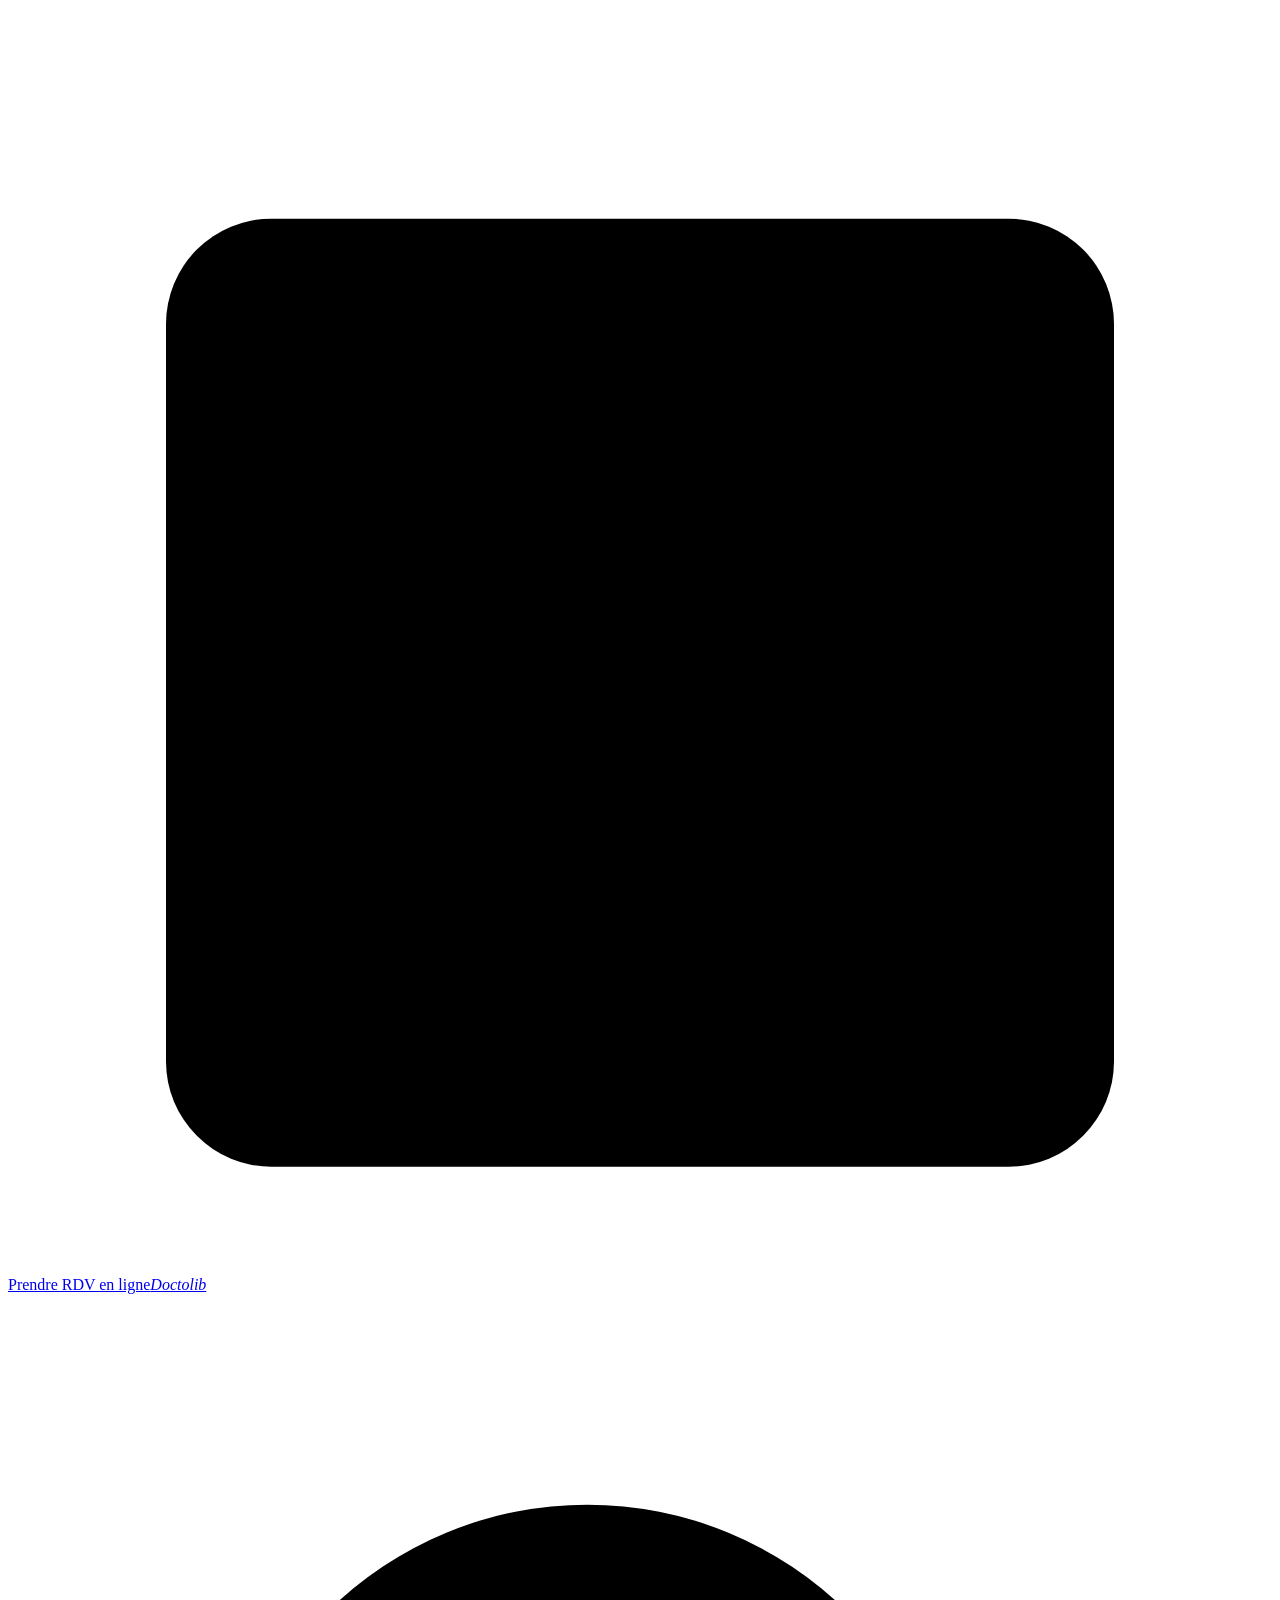
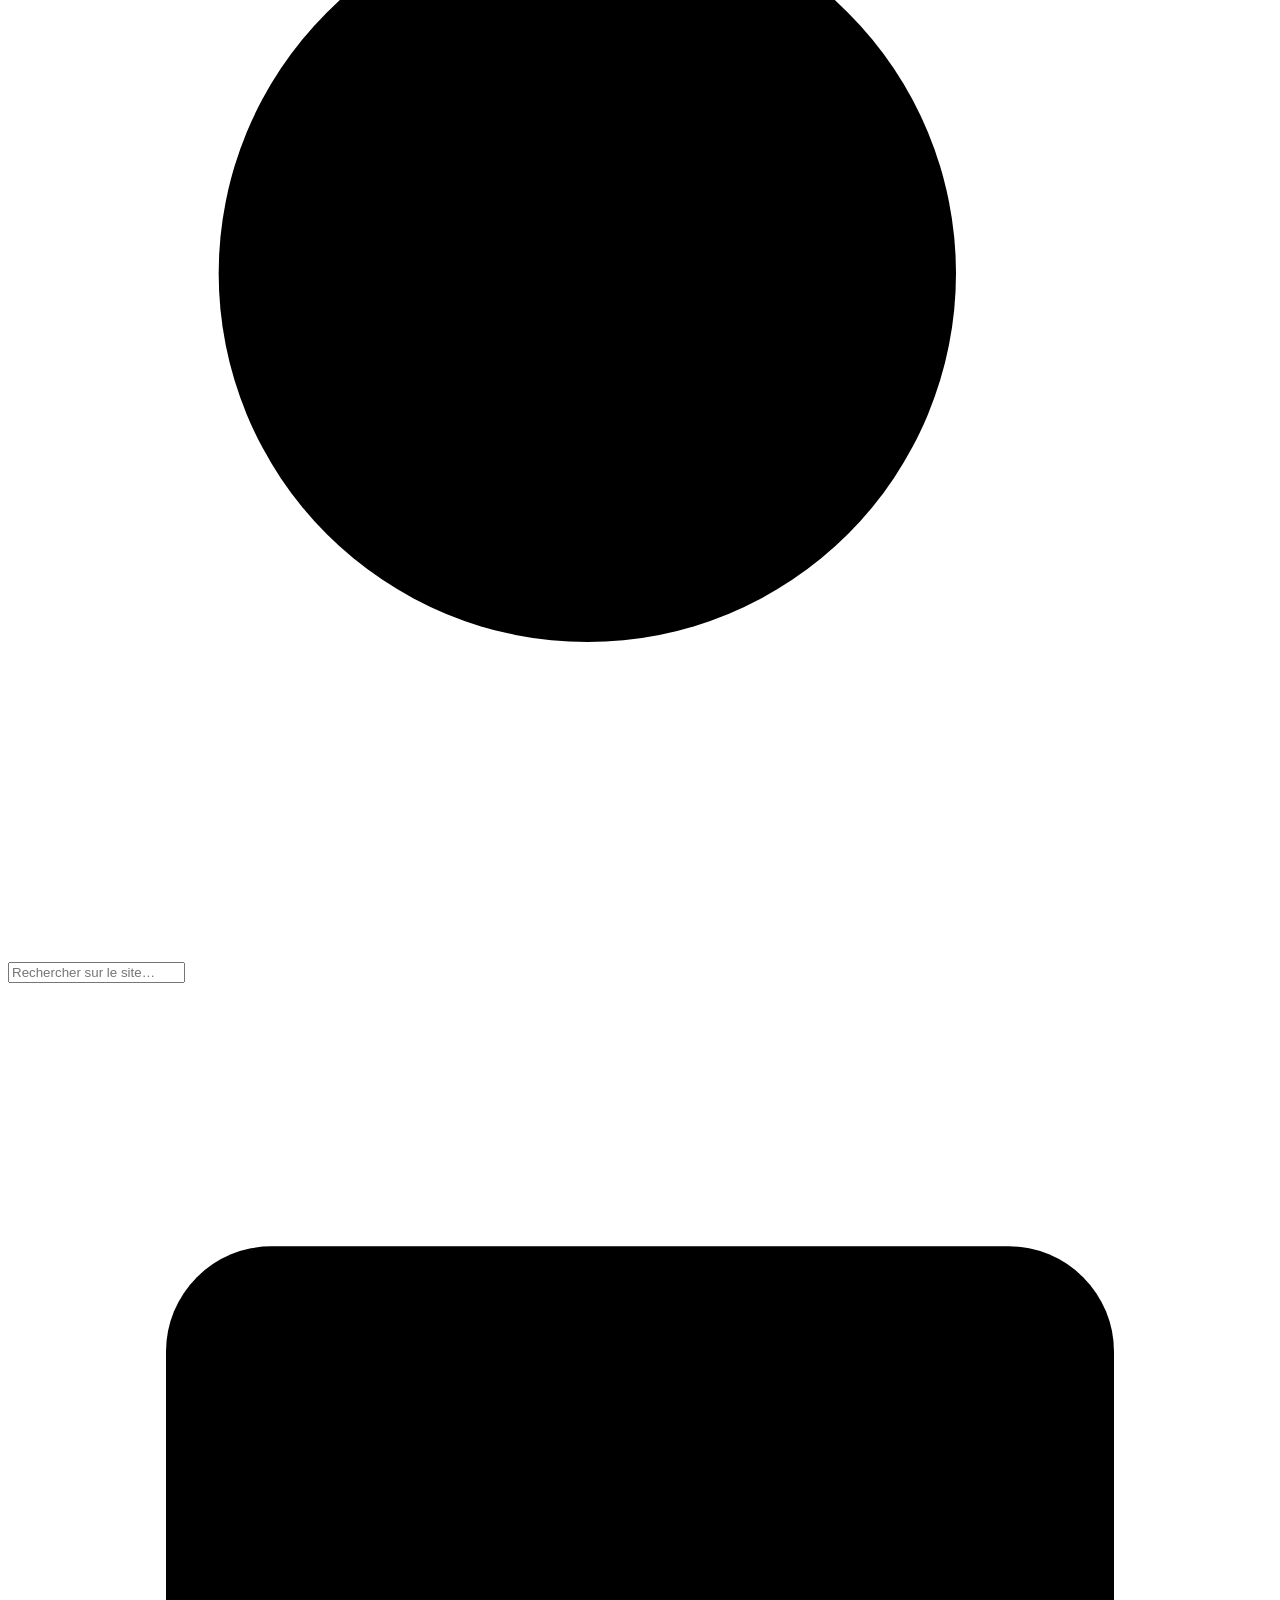
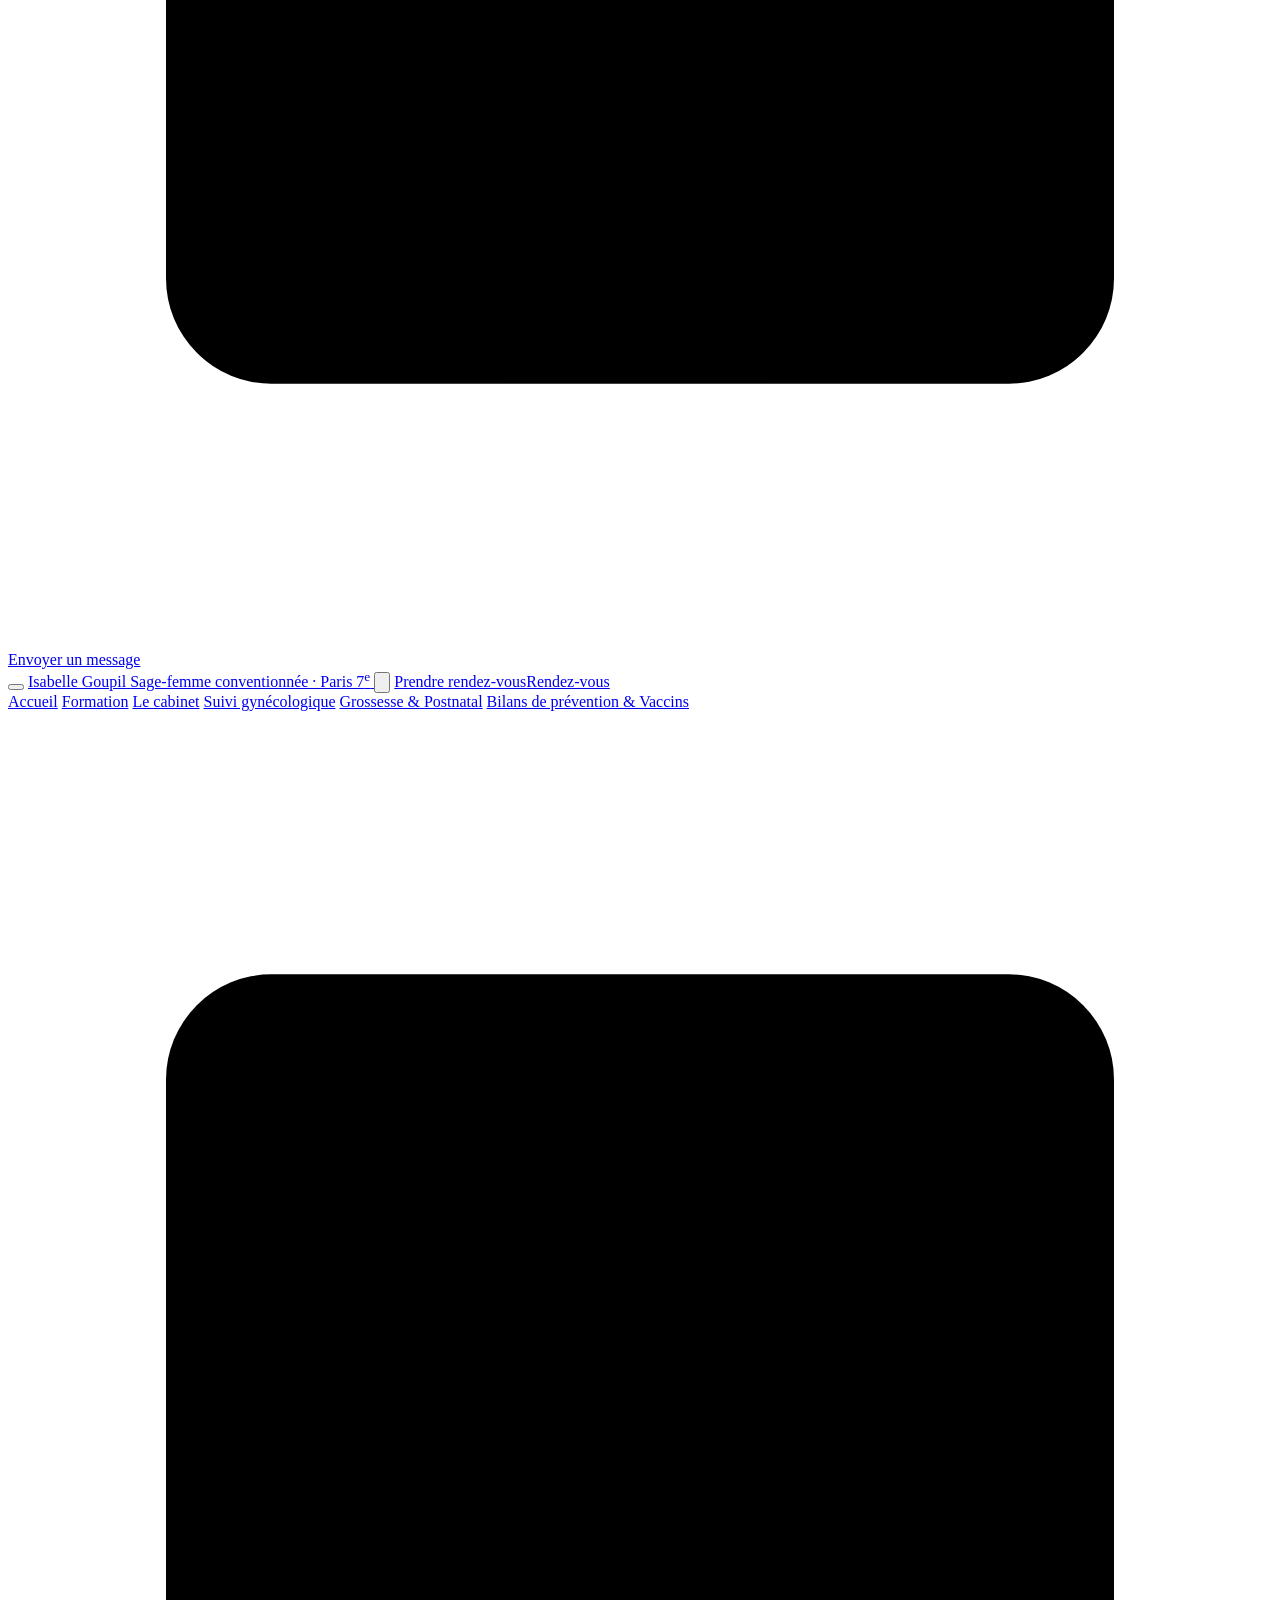
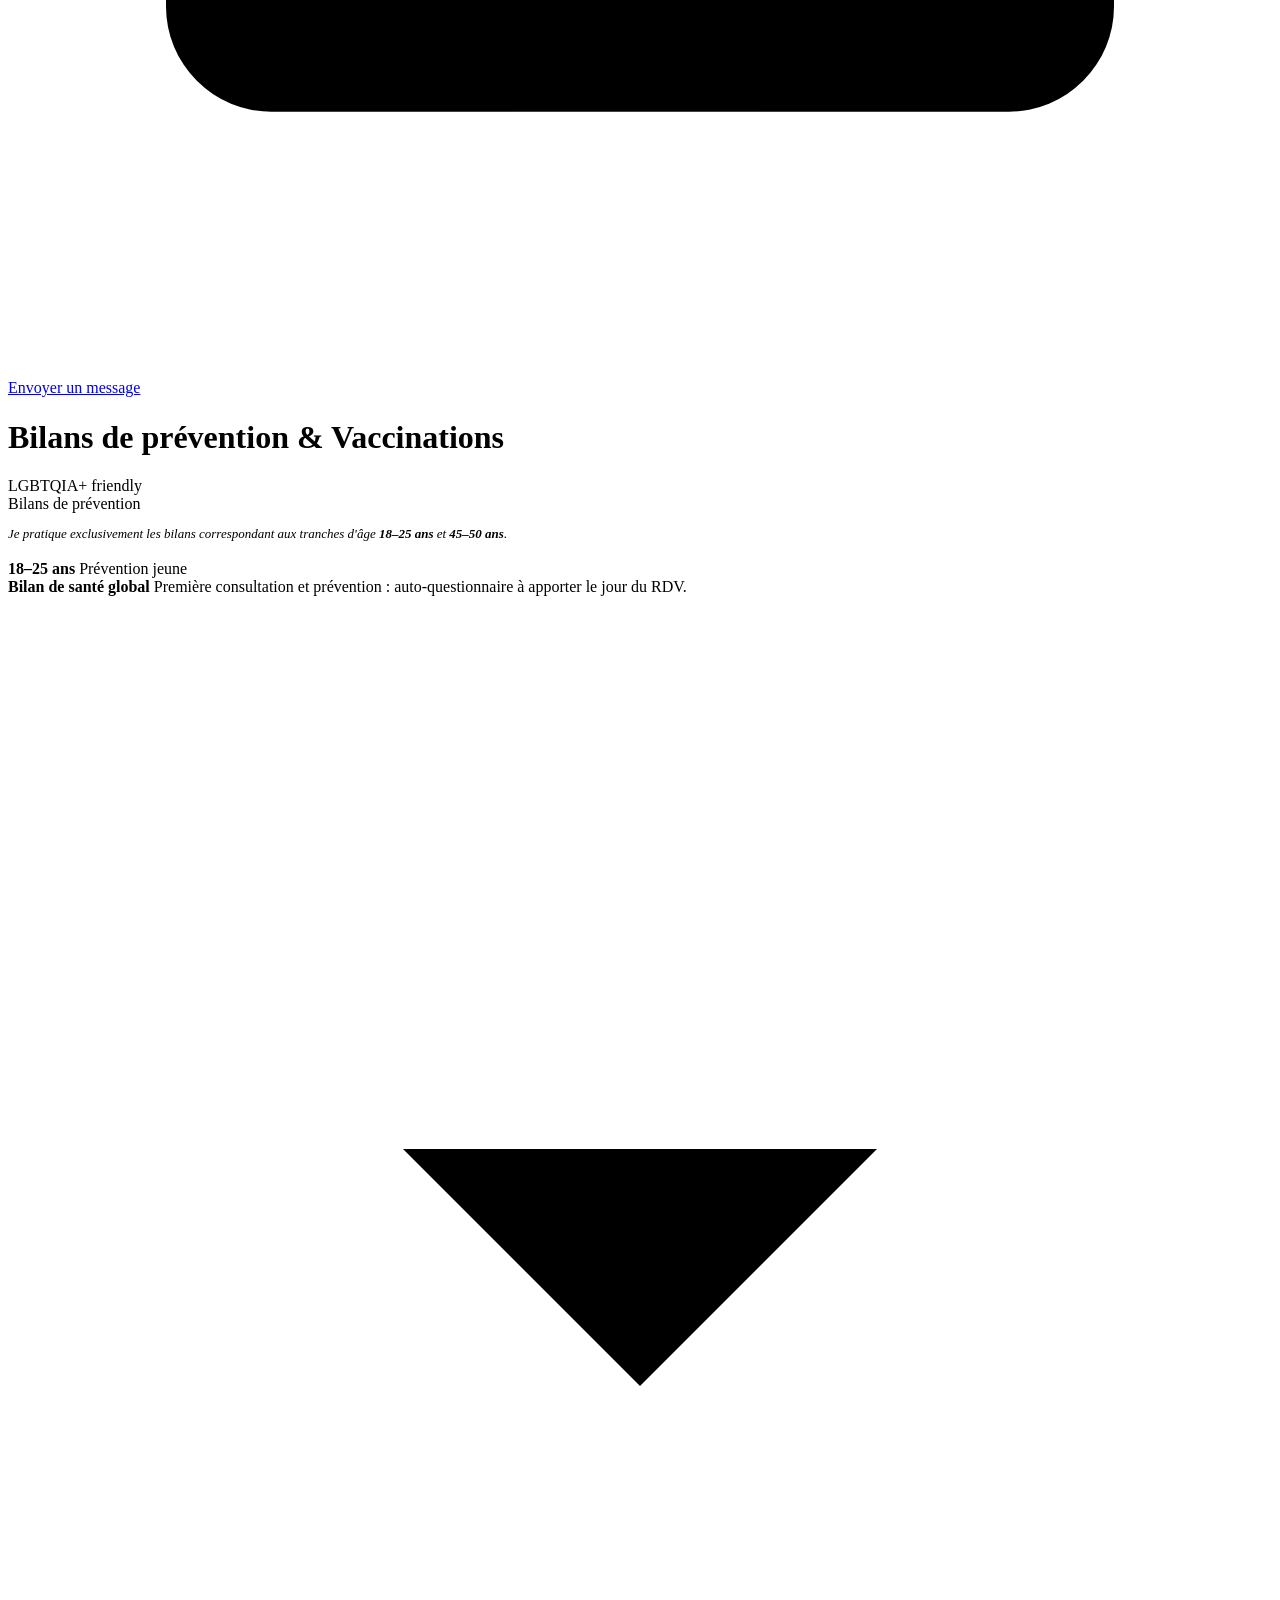
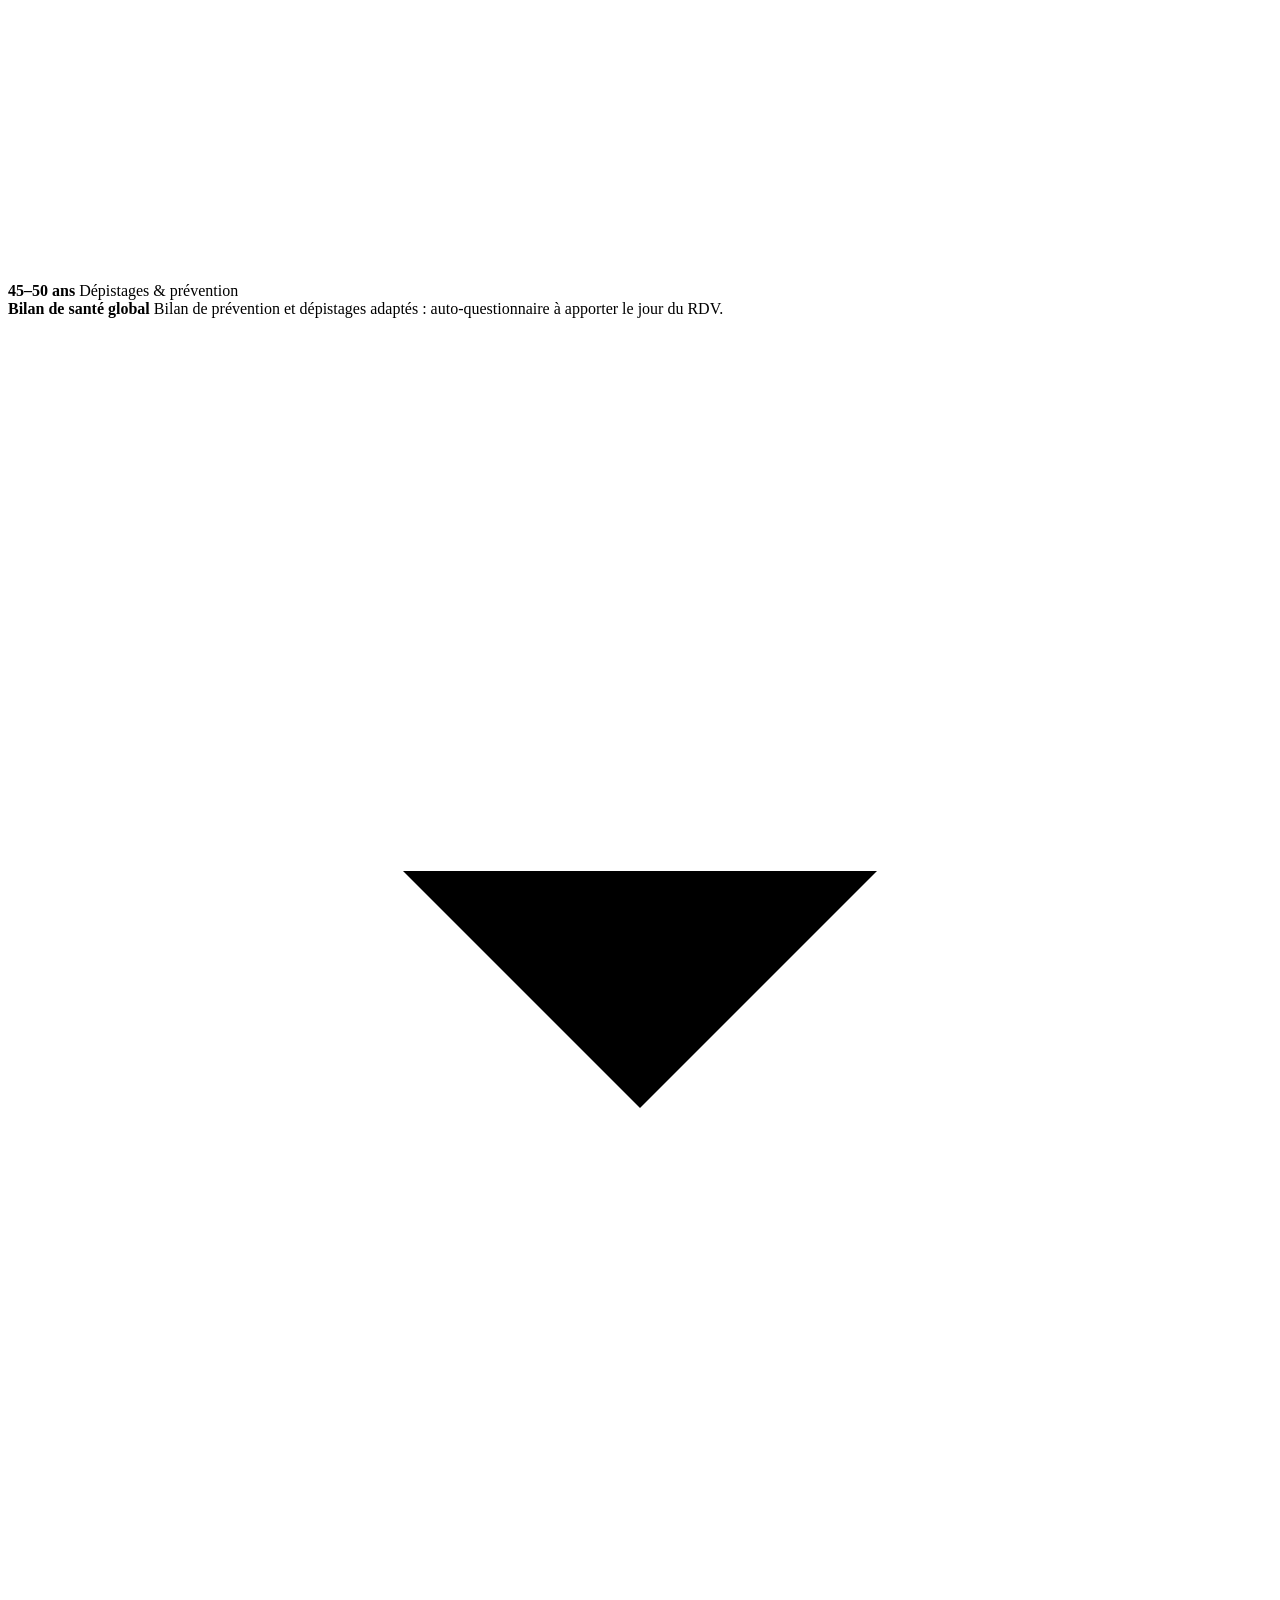
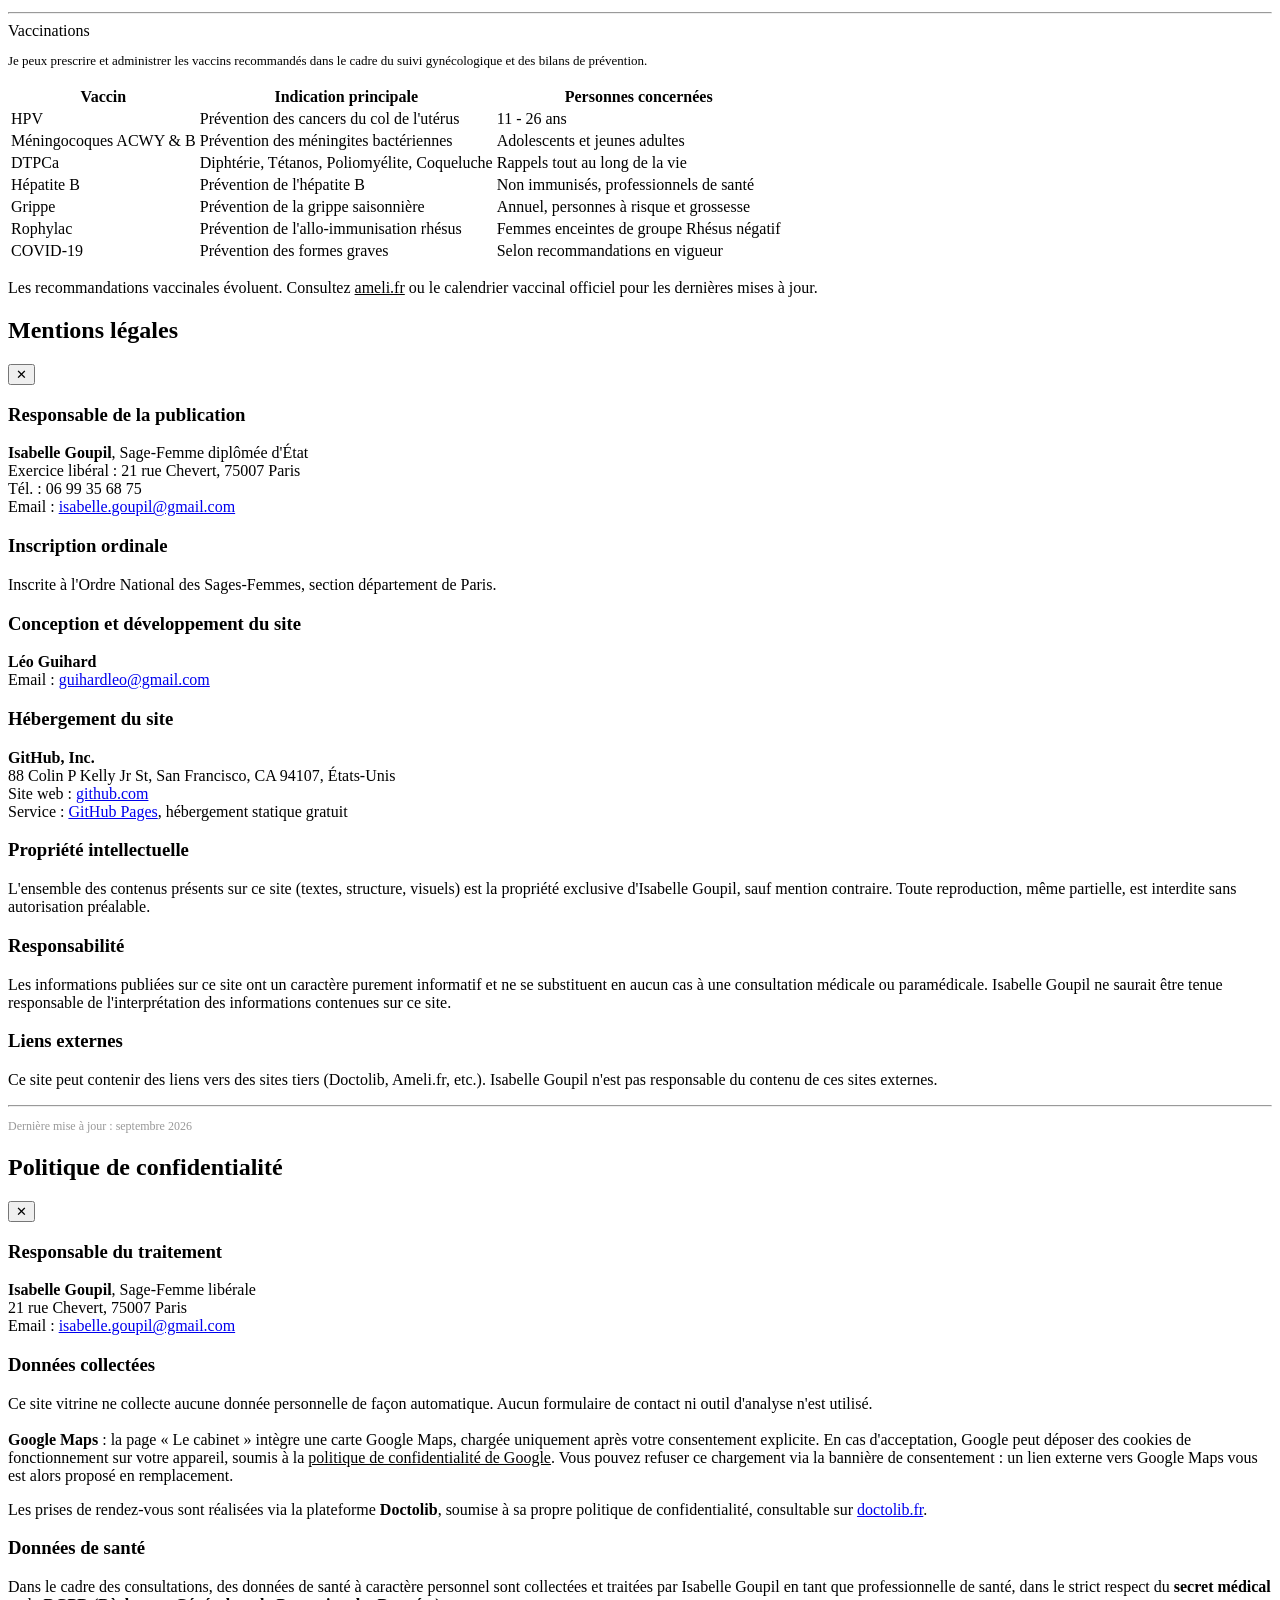
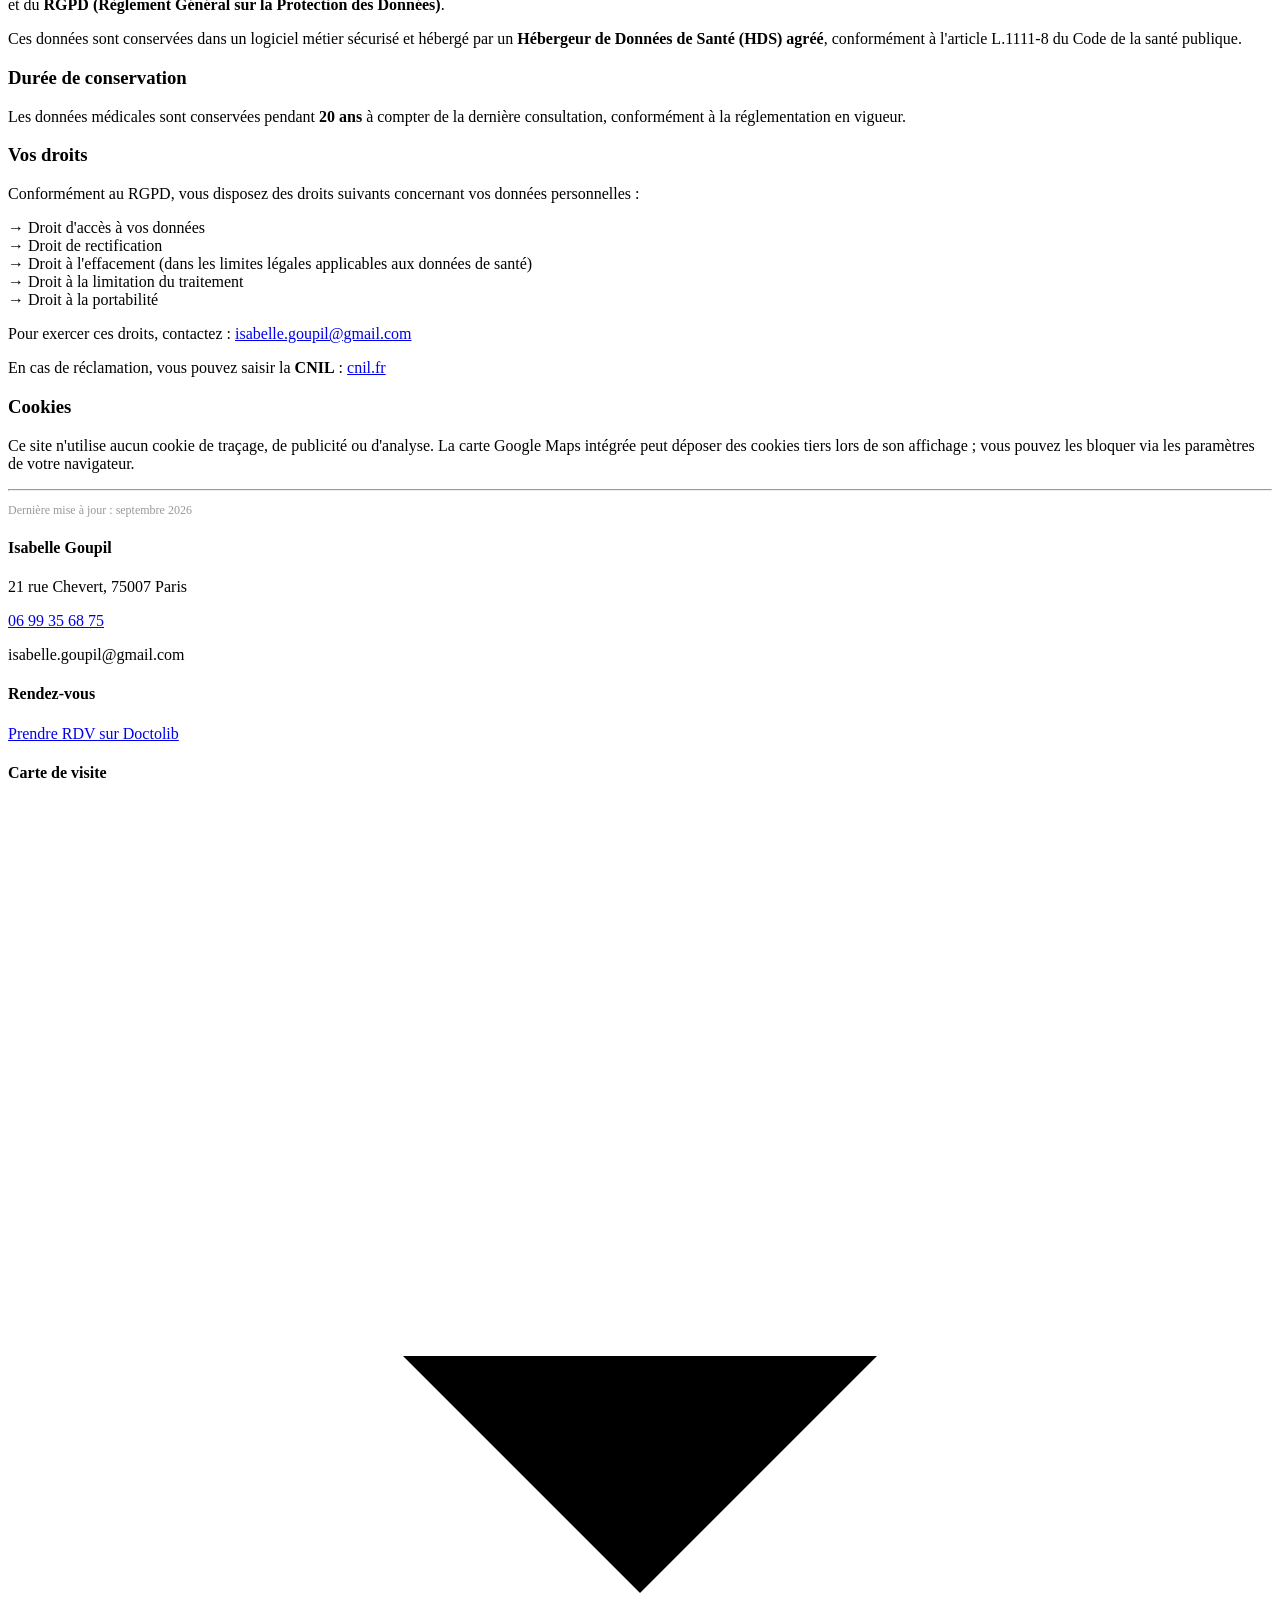
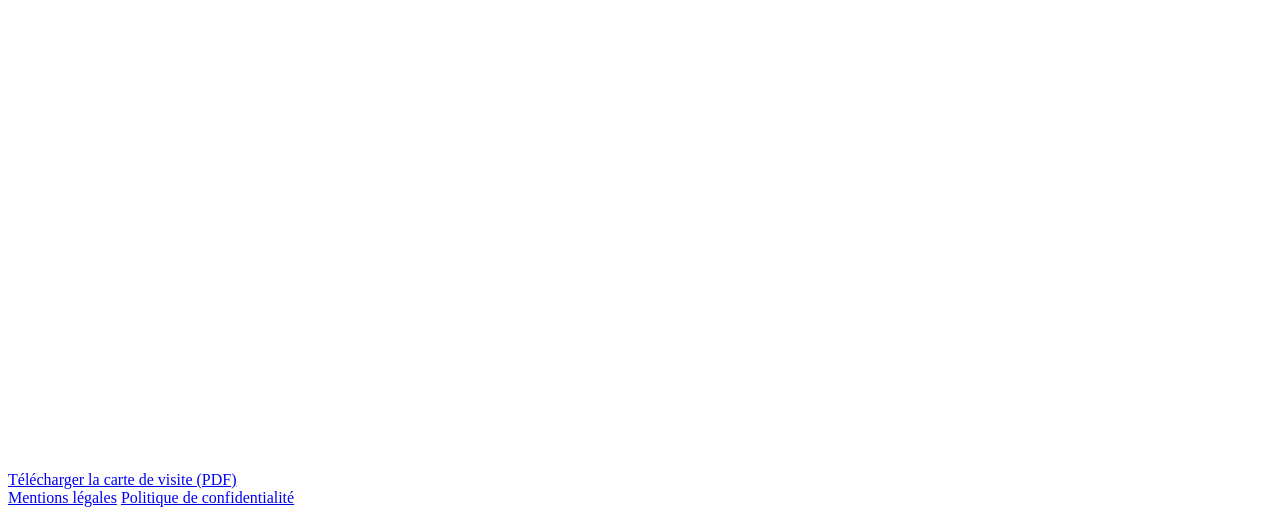
==== bilans-prevention-vaccins/index.html @ 604507f7 "Add files via upload" ====
<!DOCTYPE html>
<html lang="fr">
<head>
<meta charset="UTF-8">
<meta name="viewport" content="width=device-width, initial-scale=1.0">
<meta http-equiv="Content-Security-Policy" content="default-src 'self'; script-src 'self' 'unsafe-inline'; style-src 'self' 'unsafe-inline'; img-src 'self' data:; font-src 'self'; frame-src https://www.google.com; connect-src 'none'; object-src 'none'; base-uri 'self'; form-action 'none'">
<meta name="google-site-verification" content="EaJxoCCtiZ4vTzZtS2JBBfyW6_cSKPJgnhRqMzBJkp8" />
<title>Bilans de prévention et vaccins | Isabelle Goupil, sage-femme à Paris 7e</title>
<meta name="description" content="Bilans de prévention pour les 18-25 ans et les 45-50 ans, prescription et injection des vaccins (HPV, méningocoques, DTPCa, hépatite B, grippe, COVID-19) à Paris 7e. Accueil LGBTQIA+ friendly.">
<meta name="author" content="Isabelle Goupil">
<meta name="robots" content="index, follow">
<meta name="language" content="fr">
<link rel="canonical" href="https://isabelle-goupil-sage-femme.fr/bilans-prevention-vaccins/">
<meta property="og:title" content="Bilans de prévention et vaccins | Isabelle Goupil, sage-femme à Paris 7e">
<meta property="og:description" content="Bilans de prévention pour les 18-25 ans et les 45-50 ans, prescription et injection des vaccins (HPV, méningocoques, DTPCa, hépatite B, grippe, COVID-19) à Paris 7e. Accueil LGBTQIA+ friendly.">
<meta property="og:type" content="website">
<meta property="og:locale" content="fr_FR">
<meta property="og:url" content="https://isabelle-goupil-sage-femme.fr/bilans-prevention-vaccins/">
<meta property="og:image" content="https://isabelle-goupil-sage-femme.fr/docs/partage.jpg">
<meta property="og:image:width" content="1200">
<meta property="og:image:height" content="630">
<meta property="og:image:alt" content="Illustration : une sage-femme en consultation auprès d'une femme enceinte">
<meta name="twitter:card" content="summary_large_image">
<link rel="icon" type="image/svg+xml" href="/docs/icons/favicon.svg">
<link rel="icon" type="image/png" sizes="32x32" href="/docs/icons/favicon-32.png">
<link rel="apple-touch-icon" sizes="180x180" href="/docs/icons/apple-touch-icon.png">
<link rel="manifest" href="/docs/icons/site.webmanifest">
<meta name="theme-color" content="#187a9d">
<link rel="preload" href="/docs/polices/libre-baskerville-normal-variable.woff2" as="font" type="font/woff2" crossorigin>
<link rel="preload" href="/docs/polices/work-sans-normal-variable.woff2" as="font" type="font/woff2" crossorigin>
<style id="polices">
/* Polices hébergées sur le site (aucun appel à Google) */
@font-face{font-family:'Libre Baskerville';font-style:normal;font-weight:400 700;font-display:swap;src:url(/docs/polices/libre-baskerville-normal-variable.woff2) format('woff2');}
@font-face{font-family:'Libre Baskerville';font-style:italic;font-weight:400;font-display:swap;src:url(/docs/polices/libre-baskerville-italic-400.woff2) format('woff2');}
@font-face{font-family:'Work Sans';font-style:normal;font-weight:300 600;font-display:swap;src:url(/docs/polices/work-sans-normal-variable.woff2) format('woff2');}
</style>
<link rel="stylesheet" href="/docs/site.css?v=15">
</head>
<body>
<div class="wrap">

<!-- BANDE DU HAUT (fixe au défilement) : rendez-vous, recherche, adresse -->
<div class="topline" id="topline">
  <a class="top-rdv" href="https://www.doctolib.fr/sage-femme/paris/isabelle-goupil" target="_blank" rel="noopener"><svg class="ic" viewBox="0 0 24 24" aria-hidden="true"><rect x="3" y="4" width="18" height="18" rx="2"/><line x1="16" y1="2" x2="16" y2="6"/><line x1="8" y1="2" x2="8" y2="6"/><line x1="3" y1="10" x2="21" y2="10"/></svg><span>Prendre RDV en ligne</span><em>Doctolib</em></a>
  <div class="top-search">
    <svg class="ic" viewBox="0 0 24 24" aria-hidden="true"><circle cx="11" cy="11" r="7"/><line x1="16.5" y1="16.5" x2="21" y2="21"/></svg>
    <input type="text" id="search-input" placeholder="Rechercher sur le site…" autocomplete="off" oninput="doSearch(this.value)" onkeydown="if(event.key==='Enter')doSearch(this.value)">
    <div class="search-results" id="search-results"></div>
  </div>
  <div class="topline-info">
    <a class="msg" href="https://www.doctolib.fr/sage-femme/paris/isabelle-goupil/patient-request/master-patient?messagingProfileId=eyJfcmFpbHMiOnsibWVzc2FnZSI6Ik1UazNPVGc0IiwiZXhwIjpudWxsLCJwdXIiOiJwYXRpZW50X21lc3NhZ2luZ19wcm8vcHJvZmlsZSJ9fQ--f6b1bf1efeb321bc8afe484d61c21fda6fbddc1fa0fd2a10f3e3b7171924ca48&amp;category=message" target="_blank" rel="noopener"><svg class="ic" viewBox="0 0 24 24" aria-hidden="true"><rect x="3" y="5" width="18" height="14" rx="2"/><polyline points="3,7 12,13 21,7"/></svg><span>Envoyer un message</span></a>
  </div>
</div>

<!-- EN-TÊTE : nom (disparaît au défilement) -->
<div class="brand-row">
  <button class="burger" type="button" aria-label="Ouvrir le menu" onclick="toggleMenu()"><span></span><span></span><span></span></button>
  <a class="brand" href="/">
    <span class="brand-name">Isabelle Goupil</span>
    <span class="brand-sub">Sage-femme conventionnée · Paris 7<sup>e</sup></span>
  </a>
  <button class="m-search" type="button" aria-label="Rechercher sur le site" onclick="toggleSearch()"><svg class="ic" viewBox="0 0 24 24" aria-hidden="true"><circle cx="11" cy="11" r="7"/><line x1="16.5" y1="16.5" x2="21" y2="21"/></svg></button>
  <a class="header-rdv" href="https://www.doctolib.fr/sage-femme/paris/isabelle-goupil" target="_blank" rel="noopener"><span class="rdv-long">Prendre rendez-vous</span><span class="rdv-short">Rendez-vous</span></a>
</div>

<!-- NAVIGATION (collée sous la bande du haut ; menu déroulant sur mobile) -->
<div class="sticky-nav">
  <nav class="nav-bar">
    <a href="/">Accueil</a>
    <a href="/formation/">Formation</a>
    <a href="/le-cabinet/">Le cabinet</a>
    <a href="/suivi-gynecologique/">Suivi gynécologique</a>
    <a href="/grossesse-postnatal/">Grossesse &amp; Postnatal</a>
    <a href="/bilans-prevention-vaccins/" class="active" aria-current="page">Bilans de prévention &amp; Vaccins</a>
  </nav>
  <div class="menu-info">
    <a class="msg" href="https://www.doctolib.fr/sage-femme/paris/isabelle-goupil/patient-request/master-patient?messagingProfileId=eyJfcmFpbHMiOnsibWVzc2FnZSI6Ik1UazNPVGc0IiwiZXhwIjpudWxsLCJwdXIiOiJwYXRpZW50X21lc3NhZ2luZ19wcm8vcHJvZmlsZSJ9fQ--f6b1bf1efeb321bc8afe484d61c21fda6fbddc1fa0fd2a10f3e3b7171924ca48&amp;category=message" target="_blank" rel="noopener"><svg class="ic" viewBox="0 0 24 24" aria-hidden="true"><rect x="3" y="5" width="18" height="14" rx="2"/><polyline points="3,7 12,13 21,7"/></svg><span>Envoyer un message</span></a>
  </div>
</div>
<div class="menu-veil" onclick="toggleMenu(false)"></div>

<!-- ===== PAGE 6 : BILANS & VACCINATIONS ===== -->
<div class="page active" id="page-bilans">
  <h1 class="page-title">Bilans de prévention &amp; Vaccinations</h1>
  <div class="lgbtiq-badge">LGBTQIA+ friendly</div>

  <!-- Bilans -->
  <div class="bilan-section-title">Bilans de prévention</div>
  <p style="font-family:var(--f-body);font-size:13px;color:var(--muted);font-style:italic;margin-bottom:18px;">Je pratique exclusivement les bilans correspondant aux tranches d'âge <strong>18–25 ans</strong> et <strong>45–50 ans</strong>.</p>
  <div class="bilans-strips">
    <div class="bilan-strip">
      <div class="bilan-strip-age">
        <strong>18–25 ans</strong>
        <span>Prévention jeune</span>
      </div>
      <div class="bilan-strip-body">
        <div class="bilan-strip-desc">
          <strong>Bilan de santé global</strong>
          Première consultation et prévention : auto-questionnaire à apporter le jour du RDV.
        </div>
        <div class="bilan-strip-links">
          <a href="/docs/MBP-autoquestionnaire-18-25-ans.pdf" target="_blank" rel="noopener" style="background:var(--accent1);color:#fff;"><svg class="ico" viewBox="0 0 24 24" aria-hidden="true"><path d="M12 4v11"/><path d="M7.5 10.5 12 15l4.5-4.5"/><path d="M5 19.5h14"/></svg>Questionnaire PDF</a>
          <a href="https://www.ameli.fr/paris/medecin/sante-prevention/bilan-prevention-ages-cles" target="_blank" rel="noopener" style="background:var(--green);color:#fff;">Ameli.fr →</a>
        </div>
      </div>
    </div>
    <div class="bilan-strip">
      <div class="bilan-strip-age">
        <strong>45–50 ans</strong>
        <span>Dépistages &amp; prévention</span>
      </div>
      <div class="bilan-strip-body">
        <div class="bilan-strip-desc">
          <strong>Bilan de santé global</strong>
          Bilan de prévention et dépistages adaptés : auto-questionnaire à apporter le jour du RDV.
        </div>
        <div class="bilan-strip-links">
          <a href="/docs/MBP-autoquestionnaire-45-50-ans.pdf" target="_blank" rel="noopener" style="background:var(--accent1);color:#fff;"><svg class="ico" viewBox="0 0 24 24" aria-hidden="true"><path d="M12 4v11"/><path d="M7.5 10.5 12 15l4.5-4.5"/><path d="M5 19.5h14"/></svg>Questionnaire PDF</a>
          <a href="https://www.ameli.fr/paris/medecin/sante-prevention/bilan-prevention-ages-cles" target="_blank" rel="noopener" style="background:var(--green);color:#fff;">Ameli.fr →</a>
        </div>
      </div>
    </div>
  </div>

  <hr class="section-divider">

  <!-- Vaccinations -->
  <div class="bilan-section-title scroll-reveal">Vaccinations</div>
  <div class="vacc-section scroll-reveal delay-1">
    <p style="font-family:var(--f-body);font-size:13px;color:var(--muted);margin-bottom:16px;text-align:justify;">Je peux prescrire et administrer les vaccins recommandés dans le cadre du suivi gynécologique et des bilans de prévention.</p>
    <table class="vacc-table">
      <thead>
        <tr><th>Vaccin</th><th>Indication principale</th><th>Personnes concernées</th></tr>
      </thead>
      <tbody>
        <tr><td>HPV</td><td data-label="Indication">Prévention des cancers du col de l'utérus</td><td data-label="Personnes concernées">11 - 26 ans</td></tr>
        <tr><td>Méningocoques ACWY &amp; B</td><td data-label="Indication">Prévention des méningites bactériennes</td><td data-label="Personnes concernées">Adolescents et jeunes adultes</td></tr>
        <tr><td>DTPCa</td><td data-label="Indication">Diphtérie, Tétanos, Poliomyélite, Coqueluche</td><td data-label="Personnes concernées">Rappels tout au long de la vie</td></tr>
        <tr><td>Hépatite B</td><td data-label="Indication">Prévention de l'hépatite B</td><td data-label="Personnes concernées">Non immunisés, professionnels de santé</td></tr>
        <tr><td>Grippe</td><td data-label="Indication">Prévention de la grippe saisonnière</td><td data-label="Personnes concernées">Annuel, personnes à risque et grossesse</td></tr>
        <tr><td>Rophylac</td><td data-label="Indication">Prévention de l'allo-immunisation rhésus</td><td data-label="Personnes concernées">Femmes enceintes de groupe Rhésus négatif</td></tr>
        <tr><td>COVID-19</td><td data-label="Indication">Prévention des formes graves</td><td data-label="Personnes concernées">Selon recommandations en vigueur</td></tr>
      </tbody>
    </table>
    <p class="vacc-note">Les recommandations vaccinales évoluent. Consultez <a href="https://www.ameli.fr" target="_blank" rel="noopener" style="color:var(--accent1)">ameli.fr</a> ou le calendrier vaccinal officiel pour les dernières mises à jour.</p>
  </div>
</div>

<!-- MODALE : MENTIONS LÉGALES -->
<div class="modal-overlay" id="modal-mentions">
  <div class="modal-box">
    <div class="modal-header">
      <h2>Mentions légales</h2>
      <button class="modal-close" onclick="closeModal('modal-mentions')">✕</button>
    </div>
    <div class="modal-body">
      <h3>Responsable de la publication</h3>
      <p><strong>Isabelle Goupil</strong>, Sage-Femme diplômée d'État<br>
      Exercice libéral : 21 rue Chevert, 75007 Paris<br>
      Tél. : 06 99 35 68 75<br>
      Email : <a href="mailto:isabelle.goupil@gmail.com">isabelle.goupil@gmail.com</a></p>

      <h3>Inscription ordinale</h3>
      <p>Inscrite à l'Ordre National des Sages-Femmes, section département de Paris.</p>

      <h3>Conception et développement du site</h3>
      <p><strong>Léo Guihard</strong><br>
      Email : <a href="mailto:guihardleo@gmail.com">guihardleo@gmail.com</a></p>

      <h3>Hébergement du site</h3>
      <p><strong>GitHub, Inc.</strong><br>
       88 Colin P Kelly Jr St, San Francisco, CA 94107, États-Unis<br>
      Site web : <a href="https://github.com" target="_blank" rel="noopener">github.com</a><br>
      Service : <a href="https://pages.github.com" target="_blank" rel="noopener">GitHub Pages</a>, hébergement statique gratuit</p>

      <h3>Propriété intellectuelle</h3>
      <p>L'ensemble des contenus présents sur ce site (textes, structure, visuels) est la propriété exclusive d'Isabelle Goupil, sauf mention contraire. Toute reproduction, même partielle, est interdite sans autorisation préalable.</p>

      <h3>Responsabilité</h3>
      <p>Les informations publiées sur ce site ont un caractère purement informatif et ne se substituent en aucun cas à une consultation médicale ou paramédicale. Isabelle Goupil ne saurait être tenue responsable de l'interprétation des informations contenues sur ce site.</p>

      <h3>Liens externes</h3>
      <p>Ce site peut contenir des liens vers des sites tiers (Doctolib, Ameli.fr, etc.). Isabelle Goupil n'est pas responsable du contenu de ces sites externes.</p>

      <hr class="legal-sep">
      <p style="font-size:12px;color:#999;">Dernière mise à jour : septembre 2026</p>
    </div>
  </div>
</div>

<!-- MODALE : POLITIQUE DE CONFIDENTIALITÉ -->
<div class="modal-overlay" id="modal-confidentialite">
  <div class="modal-box">
    <div class="modal-header">
      <h2>Politique de confidentialité</h2>
      <button class="modal-close" onclick="closeModal('modal-confidentialite')">✕</button>
    </div>
    <div class="modal-body">
      <h3>Responsable du traitement</h3>
      <p><strong>Isabelle Goupil</strong>, Sage-Femme libérale<br>
      21 rue Chevert, 75007 Paris<br>
      Email : <a href="mailto:isabelle.goupil@gmail.com">isabelle.goupil@gmail.com</a></p>

      <h3>Données collectées</h3>
      <p>Ce site vitrine ne collecte aucune donnée personnelle de façon automatique. Aucun formulaire de contact ni outil d'analyse n'est utilisé.<br><br><strong>Google Maps</strong> : la page « Le cabinet » intègre une carte Google Maps, chargée uniquement après votre consentement explicite. En cas d'acceptation, Google peut déposer des cookies de fonctionnement sur votre appareil, soumis à la <a href="https://policies.google.com/privacy" target="_blank" rel="noopener" style="color:var(--rose);">politique de confidentialité de Google</a>. Vous pouvez refuser ce chargement via la bannière de consentement : un lien externe vers Google Maps vous est alors proposé en remplacement.</p>
      <p>Les prises de rendez-vous sont réalisées via la plateforme <strong>Doctolib</strong>, soumise à sa propre politique de confidentialité, consultable sur <a href="https://www.doctolib.fr/terms/privacy" target="_blank" rel="noopener">doctolib.fr</a>.</p>

      <h3>Données de santé</h3>
      <p>Dans le cadre des consultations, des données de santé à caractère personnel sont collectées et traitées par Isabelle Goupil en tant que professionnelle de santé, dans le strict respect du <strong>secret médical</strong> et du <strong>RGPD (Règlement Général sur la Protection des Données)</strong>.</p>
      <p>Ces données sont conservées dans un logiciel métier sécurisé et hébergé par un <strong>Hébergeur de Données de Santé (HDS) agréé</strong>, conformément à l'article L.1111-8 du Code de la santé publique.</p>

      <h3>Durée de conservation</h3>
      <p>Les données médicales sont conservées pendant <strong>20 ans</strong> à compter de la dernière consultation, conformément à la réglementation en vigueur.</p>

      <h3>Vos droits</h3>
      <p>Conformément au RGPD, vous disposez des droits suivants concernant vos données personnelles :</p>
      <p>→ Droit d'accès à vos données<br>
      → Droit de rectification<br>
      → Droit à l'effacement (dans les limites légales applicables aux données de santé)<br>
      → Droit à la limitation du traitement<br>
      → Droit à la portabilité</p>
      <p>Pour exercer ces droits, contactez : <a href="mailto:isabelle.goupil@gmail.com">isabelle.goupil@gmail.com</a></p>
      <p>En cas de réclamation, vous pouvez saisir la <strong>CNIL</strong> : <a href="https://www.cnil.fr" target="_blank" rel="noopener">cnil.fr</a></p>

      <h3>Cookies</h3>
      <p>Ce site n'utilise aucun cookie de traçage, de publicité ou d'analyse. La carte Google Maps intégrée peut déposer des cookies tiers lors de son affichage ; vous pouvez les bloquer via les paramètres de votre navigateur.</p>

      <hr class="legal-sep">
      <p style="font-size:12px;color:#999;">Dernière mise à jour : septembre 2026</p>
    </div>
  </div>
</div>

<!-- FOOTER -->
<footer class="footer">
  <div class="footer-grid">
    <div class="footer-col">
      <h4>Isabelle Goupil</h4>
      <p>21 rue Chevert, 75007 Paris</p>
      <a href="tel:+33699356875">06 99 35 68 75</a>
      <p>isabelle.goupil@gmail.com</p>
    </div>
    <div class="footer-col">
      <h4>Rendez-vous</h4>
      <a href="https://www.doctolib.fr/sage-femme/paris/isabelle-goupil" target="_blank" rel="noopener">Prendre RDV sur Doctolib</a>
    </div>
    <div class="footer-col">
      <h4>Carte de visite</h4>
      <a class="cv-dl-btn" href="/docs/carte_visite.pdf" target="_blank" rel="noopener"><svg class="ico" viewBox="0 0 24 24" aria-hidden="true"><path d="M12 4v11"/><path d="M7.5 10.5 12 15l4.5-4.5"/><path d="M5 19.5h14"/></svg>Télécharger la carte de visite (PDF)</a>
    </div>
  </div>
  <div class="footer-scroll-hint" id="footerDots">
    <span></span><span></span><span></span>
  </div>
  <div class="footer-bottom">
    <div class="footer-links">
      <a href="#" onclick="openModal('modal-mentions');return false;">Mentions légales</a>
      <a href="#" onclick="openModal('modal-confidentialite');return false;">Politique de confidentialité</a>
    </div>
  </div>
</footer>

</div><!-- fin .wrap -->

<script src="/docs/site.js?v=15"></script>
</body>
</html>
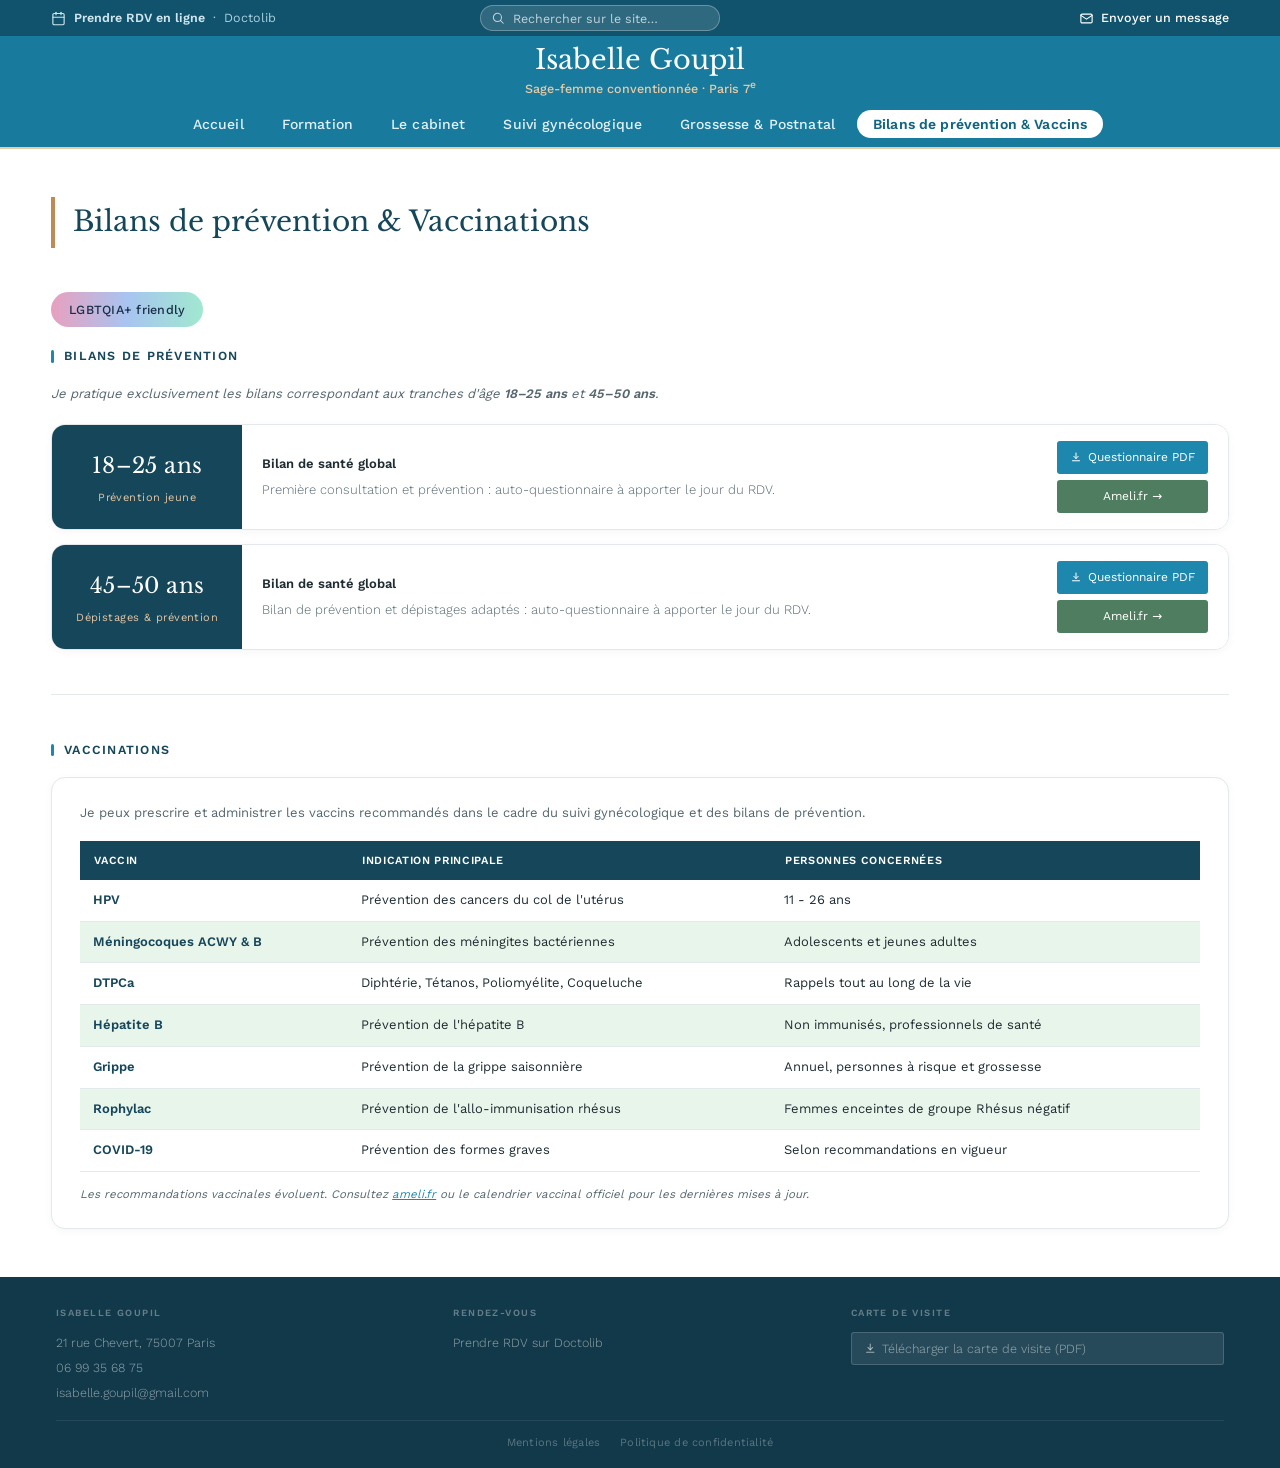
==== commit 77472aea: "Add files via upload" ====
--- a/bilans-prevention-vaccins/index.html
+++ b/bilans-prevention-vaccins/index.html
@@ -5,14 +5,14 @@
 <meta name="viewport" content="width=device-width, initial-scale=1.0">
 <meta http-equiv="Content-Security-Policy" content="default-src 'self'; script-src 'self' 'unsafe-inline'; style-src 'self' 'unsafe-inline'; img-src 'self' data:; font-src 'self'; frame-src https://www.google.com; connect-src 'none'; object-src 'none'; base-uri 'self'; form-action 'none'">
 <meta name="google-site-verification" content="EaJxoCCtiZ4vTzZtS2JBBfyW6_cSKPJgnhRqMzBJkp8" />
-<title>Bilans de prévention et vaccins | Isabelle Goupil, sage-femme à Paris 7e</title>
-<meta name="description" content="Bilans de prévention pour les 18-25 ans et les 45-50 ans, prescription et injection des vaccins (HPV, méningocoques, DTPCa, hépatite B, grippe, COVID-19) à Paris 7e. Accueil LGBTQIA+ friendly.">
+<title>Prévention et vaccins | Isabelle Goupil, sage-femme Paris 7e</title>
+<meta name="description" content="Bilans de prévention pour les 18-25 ans et les 45-50 ans, vaccins (HPV, méningocoques, DTPCa, hépatite B, grippe, COVID-19) à Paris 7e. LGBTQIA+ friendly.">
 <meta name="author" content="Isabelle Goupil">
 <meta name="robots" content="index, follow">
 <meta name="language" content="fr">
 <link rel="canonical" href="https://isabelle-goupil-sage-femme.fr/bilans-prevention-vaccins/">
-<meta property="og:title" content="Bilans de prévention et vaccins | Isabelle Goupil, sage-femme à Paris 7e">
-<meta property="og:description" content="Bilans de prévention pour les 18-25 ans et les 45-50 ans, prescription et injection des vaccins (HPV, méningocoques, DTPCa, hépatite B, grippe, COVID-19) à Paris 7e. Accueil LGBTQIA+ friendly.">
+<meta property="og:title" content="Prévention et vaccins | Isabelle Goupil, sage-femme Paris 7e">
+<meta property="og:description" content="Bilans de prévention pour les 18-25 ans et les 45-50 ans, vaccins (HPV, méningocoques, DTPCa, hépatite B, grippe, COVID-19) à Paris 7e. LGBTQIA+ friendly.">
 <meta property="og:type" content="website">
 <meta property="og:locale" content="fr_FR">
 <meta property="og:url" content="https://isabelle-goupil-sage-femme.fr/bilans-prevention-vaccins/">
--- a/docs/site.css
+++ b/docs/site.css
@@ -0,0 +1,1064 @@
+/* =============================================
+   SITE ISABELLE GOUPIL — SAGE-FEMME
+   ============================================= */
+*{box-sizing:border-box;margin:0;padding:0;}
+html{overflow-x:clip;font-size:clamp(14px, 1.1vw, 18px);}
+:root{
+  --navy:#1e2d3d;--sage:#6b9071;--green:#4f7d5f;--sage-light:#f0f4f0;--sage-mid:#a8c4ab;
+  --text:#2a2624;--muted:#6b6460;--white:#fff;--border:#e2ddd8;
+  --cream:#fdfaf7;--rose:#c0607a;--rose-light:#fde8f0;
+  --accent1:#4a7fa8;--accent2:#8f6baa;--accent3:#c07a5a;--accent4:#a8965a;--accent5:#5a9c8f;
+}
+body{font-family:var(--f-body);background:#e8e4df;color:var(--text);font-size:16px;line-height:1.75;overflow-x:clip;}
+.wrap{width:100%;max-width:1600px;margin:0 auto;background:var(--cream);box-shadow:0 0 60px rgba(0,0,0,0.06);min-height:100vh;display:flex;flex-direction:column;}
+
+/* ── HEADER asymétrique ── */
+.hero-header{background:var(--cream);padding:28px 48px 20px;border-bottom:1px solid var(--border);display:flex;align-items:center;gap:0;}
+.hero-header-inner{display:flex;align-items:baseline;gap:0;border-left:3px solid var(--rose);padding-left:20px;}
+.hero-header-text{display:flex;flex-direction:column;}
+.hero-header h1{font-family:var(--f-title);font-size:2.05em;color:var(--navy);font-weight:500;letter-spacing:0.01em;line-height:1.1;}
+.hero-header .subtitle{font-family:var(--f-body);font-size:0.72em;color:var(--rose);letter-spacing:0.18em;text-transform:uppercase;margin-top:5px;font-weight:400;}
+
+/* ── STICKY TOP (bandeau RDV — toujours en haut) ── */
+.sticky-top{position:sticky;top:0;z-index:101;box-shadow:0 1px 0 rgba(0,0,0,0.08);}
+/* ── STICKY NAV ── */
+.sticky-nav{position:sticky;top:42px;z-index:100;box-shadow:0 1px 0 rgba(0,0,0,0.06);}
+.top-bar{background:var(--navy);display:flex;justify-content:space-between;align-items:center;padding:9px 48px;gap:16px;}
+.top-bar a.rdv-link{color:rgba(255,255,255,0.6);text-decoration:none;font-family:var(--f-body);font-size:12.5px;display:flex;align-items:center;gap:7px;white-space:nowrap;font-weight:400;letter-spacing:.01em;}
+.top-bar a.rdv-link:hover{color:#fff;}
+.rdv-icon{width:13px;height:13px;stroke:rgba(255,255,255,0.55);fill:none;stroke-width:1.8;stroke-linecap:round;stroke-linejoin:round;}
+.addr-wrap{display:flex;align-items:center;gap:6px;color:rgba(255,255,255,0.45);font-family:var(--f-body);font-size:11.5px;white-space:nowrap;}
+.addr-icon{width:11px;height:11px;stroke:rgba(255,255,255,0.35);fill:none;stroke-width:1.8;stroke-linecap:round;stroke-linejoin:round;}
+.top-search{display:flex;align-items:center;flex:1;max-width:240px;margin:0 auto;}
+.top-search input{width:100%;border:1px solid rgba(255,255,255,0.12);border-radius:20px;padding:4px 14px;font-size:12px;font-family:var(--f-body);outline:none;background:rgba(255,255,255,0.07);color:#fff;transition:border-color .2s,background .2s;}
+.top-search input:focus{border-color:rgba(255,255,255,0.28);background:rgba(255,255,255,0.12);}
+.top-search input::placeholder{color:rgba(255,255,255,0.3);}
+/* Nav bar */
+.nav-bar{background:#fff;display:flex;justify-content:center;border-bottom:1px solid var(--border);}
+.nav-bar a{background:none;border:none;padding:14px 20px;font-size:12px;color:var(--muted);cursor:pointer;letter-spacing:0.05em;font-family:var(--f-body);font-weight:500;border-bottom:2px solid transparent;margin-bottom:-1px;transition:color .18s,border-color .18s,background .18s;white-space:nowrap;text-transform:uppercase;}
+.nav-bar a:hover{color:var(--navy);border-bottom-color:var(--rose);background:var(--rose-light);}
+.nav-bar a.active{color:var(--rose);border-bottom-color:var(--rose);}
+.search-results{display:none;background:#fff;border:1px solid var(--border);border-radius:10px;padding:8px 14px;margin:0 48px 4px;font-family:var(--f-body);font-size:13px;position:relative;z-index:10;box-shadow:0 4px 16px rgba(0,0,0,0.08);}
+.sr-item{padding:7px 0;border-bottom:1px solid var(--border);cursor:pointer;color:var(--navy);font-size:13px;}
+.sr-item:last-child{border-bottom:none;}
+.sr-item:hover{color:var(--rose);}
+
+/* PAGES */
+.page{display:none;padding:48px clamp(20px,4vw,56px);min-height:500px;background:var(--cream);flex:1;}
+.page.active{display:block;}
+.page-title{font-family:var(--f-title);font-size:1.75em;color:var(--navy);font-weight:400;font-style:italic;margin-bottom:30px;padding-bottom:14px;border-bottom:1px solid var(--border);}
+.section-divider{border:none;border-top:1px solid var(--border);margin:44px 0;}
+.bilan-section-title{font-family:var(--f-body);font-size:.78em;color:var(--navy);font-weight:700;letter-spacing:.1em;text-transform:uppercase;margin-bottom:16px;display:flex;align-items:center;gap:10px;}
+.bilan-section-title::before{content:'';display:block;width:3px;height:1em;background:var(--rose);border-radius:2px;}
+
+/* ──── PAGE 1 : ACCUEIL ──── */
+.home-hero{display:grid;grid-template-columns:1.15fr 0.85fr;gap:34px;align-items:center;margin-bottom:32px;}
+.home-hero-text h2{font-family:var(--f-title);font-size:1.42em;color:var(--navy);font-weight:400;font-style:italic;margin-bottom:13px;line-height:1.4;}
+.home-hero-text p{color:var(--muted);font-family:var(--f-body);font-size:.95em;line-height:1.85;text-align:justify;font-weight:300;}
+.convention-strip{display:inline-flex;align-items:center;gap:7px;background:#f0f6f1;border:1px solid #b8d8ba;border-radius:20px;padding:6px 16px;font-family:var(--f-body);font-size:12.5px;color:#2a4a30;margin-top:14px;font-weight:500;}
+.convention-strip span{color:var(--sage);}
+.rdv-btn{display:inline-block;background:var(--rose);color:#fff;padding:11px 26px;border-radius:24px;text-decoration:none;font-family:var(--f-body);font-size:13px;letter-spacing:0.04em;margin-top:15px;font-weight:500;transition:background .2s,transform .15s;}
+.rdv-btn:hover{background:#a04060;transform:translateY(-1px);}
+.home-img{width:100%;max-width:100%;height:auto;object-fit:contain;border-radius:4px;display:block;}
+.home-services{display:grid;grid-template-columns:repeat(2,1fr);gap:16px;align-items:start;}
+.home-card{border-radius:14px;overflow:hidden;cursor:pointer;transition:box-shadow .25s,transform .2s;}
+.home-card:hover{box-shadow:0 8px 28px rgba(0,0,0,0.11);transform:translateY(-3px);}
+.home-card-header{padding:0 20px;text-align:center;transition:background .2s;height:88px;display:flex;flex-direction:column;justify-content:center;}
+.home-card h3{font-family:var(--f-title);font-size:1em;font-weight:500;letter-spacing:0.01em;margin-bottom:5px;}
+.home-card .card-hint{font-family:var(--f-body);font-size:11px;opacity:0.6;letter-spacing:0.02em;}
+/* Couleurs par carte */
+.home-card.gyneco .home-card-header{background:#f5ece8;border-bottom:2px solid #d9b5a5;}
+.home-card.gyneco h3{color:#6b3020;}
+.home-card.gyneco .card-hint{color:#6b3020;}
+.home-card.gyneco .home-card-body{background:#faf3f0;}
+.home-card.grossesse .home-card-header{background:#fde8f0;border-bottom:2px solid #e0a0bc;}
+.home-card.grossesse h3{color:#8a2040;}
+.home-card.grossesse .card-hint{color:#8a2040;}
+.home-card.grossesse .home-card-body{background:#fdf0f5;}
+.home-card.bilans .home-card-header{background:#e8edf5;border-bottom:2px solid #9aaecc;}
+.home-card.bilans h3{color:#1e3358;}
+.home-card.bilans .card-hint{color:#1e3358;}
+.home-card.bilans .home-card-body{background:#f0f3f9;}
+.home-card.hommes .home-card-header{background:#e8f4ec;border-bottom:2px solid #88bb9a;}
+.home-card.hommes h3{color:#1a4030;}
+.home-card.hommes .card-hint{color:#1a4030;}
+.home-card.hommes .home-card-body{background:#f0f8f3;}
+
+.home-card-body{max-height:0;overflow:hidden;transition:max-height .35s ease,padding .2s;}
+.home-card.open .home-card-body{max-height:300px;padding:14px 18px;}
+.home-card-body p{font-size:0.85em;color:var(--muted);font-family:var(--f-body);line-height:1.7;}
+
+/* ──── PAGE 2 : FORMATION ──── */
+.tl-category{
+  margin-bottom:48px;
+  padding:22px 32px 20px;
+  border-radius:10px;
+}
+.tl-category.exp-cat{background:#f3e8da;border:1.5px solid #c4956a;box-shadow:0 2px 10px rgba(0,0,0,0.07);}
+.tl-category.dip-cat{background:#f4f8fc;border:1px solid #b8cfe0;}
+.tl-category.form-cat{background:#fdf8ee;border:1px solid #e0d0a0;}
+.tl-cat-header{display:flex;align-items:center;gap:14px;margin-bottom:28px;}
+.tl-cat-badge{font-family:var(--f-body);font-size:10.5px;font-weight:600;letter-spacing:.14em;text-transform:uppercase;padding:5px 16px;border-radius:20px;color:#fff;white-space:nowrap;}
+.tl-cat-badge.exp{background:#8b6040;}
+.tl-cat-badge.dip{background:#3a5a82;}
+.tl-cat-badge.form{background:#8b7030;}
+.tl-cat-line{display:none;}
+
+/* Frise horizontale — pas de scroll, répartition égale */
+.tl-horiz{display:flex;align-items:flex-start;position:relative;padding-bottom:0;}
+.tl-horiz::before{content:'';position:absolute;top:7px;left:0;right:0;height:2px;}
+.exp-cat .tl-horiz::before{background:#c4a888;}
+.dip-cat .tl-horiz::before{background:#88a8c4;}
+.form-cat .tl-horiz::before{background:#c4b080;}
+
+/* Nœud */
+.tl-node{display:flex;flex-direction:column;align-items:center;flex:1;min-width:0;position:relative;cursor:pointer;padding:0 8px 8px;}
+.tl-node-dot{width:16px;height:16px;border-radius:50%;background:#fff;border:2px solid var(--sage-mid);transition:transform .2s,background .2s,border-color .2s;margin-bottom:10px;z-index:1;flex-shrink:0;}
+.tl-node:hover .tl-node-dot,.tl-node.open .tl-node-dot{background:var(--accent1);border-color:var(--accent1);transform:scale(1.3);}
+.tl-node-content{text-align:center;padding:0 4px;width:100%;}
+.tl-node-date{font-family:var(--f-body);font-size:10.5px;color:var(--rose);margin-bottom:3px;font-weight:600;letter-spacing:.03em;}
+.tl-node-title{font-family:var(--f-body);font-size:12.5px;color:var(--navy);font-weight:500;line-height:1.35;}
+.tl-node:hover .tl-node-title{color:var(--accent1);}
+/* Tooltip inline — s'affiche sous le titre, dans le flux, pas en position absolute */
+/* Tooltip inline, centré sous le point, contenu dans la catégorie */
+.tl-node-tip{
+  display:none;
+  position:relative;
+  margin-top:14px;
+  width:180px;
+  left:50%;
+  transform:translateX(-50%);
+  background:#fff;
+  border-radius:8px;
+  padding:9px 14px;
+  font-family:var(--f-body);
+  font-size:12.5px;
+  color:var(--muted);
+  box-shadow:0 4px 16px rgba(0,0,0,0.12);
+  line-height:1.6;
+  text-align:center;
+  border:1px solid rgba(0,0,0,0.09);
+  white-space:normal;
+  word-break:break-word;
+  z-index:10;
+}
+/* Petite flèche pointant vers le haut (connexion au point) */
+.tl-node-tip::before{
+  content:'';
+  position:absolute;
+  top:-7px;
+  left:50%;
+  transform:translateX(-50%);
+  width:0;height:0;
+  border-left:7px solid transparent;
+  border-right:7px solid transparent;
+  border-bottom:7px solid rgba(0,0,0,0.09);
+}
+.tl-node-tip::after{
+  content:'';
+  position:absolute;
+  top:-6px;
+  left:50%;
+  transform:translateX(-50%);
+  width:0;height:0;
+  border-left:6px solid transparent;
+  border-right:6px solid transparent;
+  border-bottom:6px solid #fff;
+}
+.tl-node:hover .tl-node-tip,.tl-node.open .tl-node-tip{display:block;}
+
+.ordre-link{display:inline-flex;align-items:center;gap:8px;margin-top:24px;background:#fff;border:1px solid var(--border);border-radius:24px;padding:9px 18px;font-family:var(--f-body);font-size:12.5px;color:var(--navy);text-decoration:none;font-weight:500;transition:border-color .18s,color .18s;}
+.ordre-link:hover{border-color:var(--sage);color:var(--sage);}
+.ordre-link svg{width:14px;height:14px;stroke:currentColor;fill:none;stroke-width:1.8;stroke-linecap:round;stroke-linejoin:round;}
+
+/* ──── PAGE 3 : CABINET ──── */
+.cabinet-layout{display:grid;grid-template-columns:1fr 1.4fr;gap:22px;margin-bottom:22px;align-items:start;}
+.cab-left{display:flex;flex-direction:column;gap:14px;}
+.info-block{background:#fff;border:1px solid var(--border);border-radius:14px;padding:18px 22px;box-shadow:0 1px 6px rgba(0,0,0,0.04);}
+.block-label{font-family:var(--f-body);font-size:10px;font-weight:700;color:var(--rose);letter-spacing:.12em;text-transform:uppercase;margin-bottom:10px;padding-bottom:8px;border-bottom:1px solid var(--border);}
+.t-item{display:flex;align-items:flex-start;gap:9px;margin-bottom:11px;}
+.t-item:last-child{margin-bottom:0;}
+.t-ico{width:20px;flex-shrink:0;display:flex;padding-top:2px;}
+.t-ico svg{width:15px;height:15px;fill:none;stroke-width:1.7;stroke-linecap:round;stroke-linejoin:round;}
+.t-text strong{color:var(--text);display:block;font-family:var(--f-body);font-size:13px;}
+.t-text span{color:var(--muted);font-size:12px;line-height:1.5;font-family:var(--f-body);}
+.map-frame{border:1px solid var(--border);border-radius:14px;overflow:hidden;height:100%;min-height:340px;box-shadow:0 2px 12px rgba(0,0,0,0.06);}
+#mapsIframe{width:100%;height:100%;border:none;min-height:340px;display:block;}
+.photos-grid{display:grid;grid-template-columns:repeat(3,1fr);gap:12px;}
+.photo-item{display:flex;flex-direction:column;gap:5px;}
+.cabinet-photo{width:100%;aspect-ratio:4/3;object-fit:cover;border-radius:10px;border:1px solid var(--border);}
+.photo-caption{font-family:var(--f-body);font-size:11.5px;color:var(--muted);text-align:center;font-style:italic;}
+
+/* ──── PAGE 4 : GYNECO ──── */
+.gyneco-intro{font-family:var(--f-title);font-size:1.05em;color:var(--muted);font-style:italic;text-align:justify;line-height:1.75;margin-bottom:26px;padding:18px 22px;background:#fff;border-radius:12px;border-left:3px solid var(--rose);border-top:1px solid var(--border);border-right:1px solid var(--border);border-bottom:1px solid var(--border);}
+.gyneco-cols{display:grid;grid-template-columns:1fr 1fr;gap:18px;}
+.gyn-col-title{font-family:var(--f-body);font-size:10px;font-weight:700;letter-spacing:.13em;text-transform:uppercase;margin-bottom:12px;padding:6px 14px;border-radius:20px;color:#fff;display:inline-block;}
+.gyn-col-title.consult{background:#4a8c62;}
+.gyn-col-title.depistage{background:#c8a030;}
+.gyneco-card{border-radius:10px;padding:12px 16px;font-family:var(--f-body);font-size:13px;color:var(--text);display:flex;align-items:center;gap:10px;margin-bottom:8px;line-height:1.5;border:1px solid transparent;font-weight:400;}
+.gyneco-card.c{background:#e8f4ec;border-color:#88bb9a;}
+.gyneco-card.c::before{content:'';width:5px;height:5px;border-radius:50%;background:#4a8c62;flex-shrink:0;}
+.gyneco-card.d{background:#fdf7e8;border-color:#e0c870;}
+.gyneco-card.d::before{content:'';width:5px;height:5px;border-radius:50%;background:#c8a030;flex-shrink:0;}
+.gyneco-links{margin-top:24px;background:#fff;border:1px solid var(--border);border-radius:12px;padding:16px 20px;}
+.gyneco-links h3{font-family:var(--f-body);font-size:10px;letter-spacing:.12em;color:var(--rose);margin-bottom:10px;text-transform:uppercase;font-weight:700;}
+.gyneco-links a{display:block;color:var(--navy);font-family:var(--f-body);font-size:13px;margin-bottom:6px;text-decoration:none;padding-left:12px;border-left:2px solid var(--rose-light);transition:color .15s,border-color .15s;}
+.gyneco-links a:hover{color:var(--rose);border-left-color:var(--rose);}
+
+/* ──── PAGE 5 : GROSSESSE & POSTNATAL ──── */
+.section-label{display:inline-block;font-family:var(--f-body);font-size:10.5px;font-weight:700;letter-spacing:.12em;text-transform:uppercase;padding:5px 16px;border-radius:20px;margin-bottom:16px;color:#fff;}
+.section-label.pre{background:#2c5f8a;}
+.section-label.post{background:#3d7a6e;}
+.grossesse-grid{display:grid;grid-template-columns:1fr 1fr;gap:12px;margin-bottom:18px;}
+.gc-wrap{position:relative;}
+.gc-face{border:1px solid var(--border);border-radius:14px;padding:16px 18px;cursor:pointer;transition:box-shadow .22s,transform .18s;user-select:none;background:#f9fafb;}
+.gc-face:hover{box-shadow:0 6px 18px rgba(0,0,0,0.09);transform:translateY(-2px);}
+/* 6 couleurs prénatal */
+.gc-face.c1{background:#fde8f0;border-color:#e0a0bc;border-left:4px solid #c0607a;}
+.gc-face.c2{background:#fdf0ea;border-color:#e0b090;border-left:4px solid #c8845a;}
+.gc-face.c3{background:#f5eaf0;border-color:#d090b8;border-left:4px solid #b0608a;}
+.gc-face.c4{background:#eef2f8;border-color:#a0b8d8;border-left:4px solid #4a72a8;}
+.gc-face.c5{background:#e8f0f8;border-color:#90aacc;border-left:4px solid #4272a8;}
+.gc-face.c6{background:#f3eef8;border-color:#c0a8e0;border-left:4px solid #7a5aa0;}
+.gc-face h3{font-family:var(--f-body);font-size:.78em;letter-spacing:.09em;text-transform:uppercase;margin-bottom:3px;color:var(--navy);font-weight:600;}
+.gc-face .hint{font-family:var(--f-body);font-size:11px;color:var(--muted);font-style:italic;opacity:.7;}
+.gc-tarif{display:inline-block;font-family:var(--f-body);font-size:13px;font-weight:700;color:#8a2040;margin-top:6px;letter-spacing:.01em;}
+.gc-detail{display:none;background:#fff;border:1px solid var(--border);border-radius:12px;padding:14px 18px;margin-top:6px;font-family:var(--f-body);font-size:13px;color:var(--text);line-height:1.75;box-shadow:0 2px 10px rgba(0,0,0,0.05);}
+.gc-detail.open{display:block;}
+.gc-detail ul{list-style:none;padding:0;}
+.gc-detail ul li{padding:5px 0;border-bottom:1px solid var(--border);display:flex;gap:8px;align-items:flex-start;}
+.gc-detail ul li::before{content:'→';color:var(--sage);flex-shrink:0;margin-top:1px;}
+.gc-detail ul li:last-child{border-bottom:none;}
+/* Postnatal steps */
+.pn-steps{display:flex;flex-direction:column;gap:12px;}
+.pn-step{display:flex;gap:16px;align-items:flex-start;border-radius:14px;padding:16px 20px;}
+.pn-num{width:36px;height:36px;border-radius:50%;display:flex;align-items:center;justify-content:center;font-family:var(--f-title);font-size:15px;flex-shrink:0;color:#fff;font-weight:400;font-style:italic;}
+.pn-step.s1{background:#fdf0ea;border-left:4px solid #c8845a;} .pn-step.s1 .pn-num{background:#c8845a;}
+.pn-step.s2{background:#f5eaf0;border-left:4px solid #b0608a;} .pn-step.s2 .pn-num{background:#b0608a;}
+.pn-step.s3{background:#eef2f8;border-left:4px solid #4a72a8;} .pn-step.s3 .pn-num{background:#4a72a8;}
+.pn-step.s4{background:#e8f0f8;border-left:4px solid #4272a8;} .pn-step.s4 .pn-num{background:#4272a8;}
+.pn-step.s5{background:#f3eef8;border-left:4px solid #7a5aa0;} .pn-step.s5 .pn-num{background:#7a5aa0;}
+.pn-step h3{font-family:var(--f-title);color:var(--navy);margin-bottom:3px;font-size:.95em;font-weight:500;}
+.pn-step p{font-family:var(--f-body);font-size:13px;color:var(--muted);text-align:justify;font-weight:300;}
+
+/* ──── PAGE 6 : BILANS & VACCINATIONS ──── */
+.bilans-strips{display:flex;flex-direction:column;gap:14px;margin-bottom:28px;}
+.bilan-strip{display:flex;align-items:stretch;gap:0;border:1px solid var(--border);border-radius:14px;overflow:hidden;box-shadow:0 2px 8px rgba(0,0,0,0.04);}
+.bilan-strip-age{background:var(--navy);color:#fff;padding:16px 22px;width:190px;text-align:center;flex-shrink:0;display:flex;flex-direction:column;align-items:center;justify-content:center;white-space:nowrap;}
+.bilan-strip-age strong{display:block;font-family:var(--f-title);font-size:1.35em;font-weight:400;letter-spacing:.02em;}
+.bilan-strip-age span{display:block;font-family:var(--f-body);font-size:11px;color:var(--sage-mid);margin-top:3px;letter-spacing:.04em;}
+.bilan-strip-body{flex:1;padding:16px 20px;background:#fff;display:flex;align-items:center;gap:14px;flex-wrap:nowrap;}
+.bilan-strip-desc{font-family:var(--f-body);font-size:13px;color:var(--muted);flex:1;min-width:0;font-weight:300;}
+.bilan-strip-desc strong{color:var(--text);display:block;margin-bottom:3px;}
+.bilan-strip-links{display:flex;flex-direction:column;gap:6px;flex-shrink:0;}
+.bilan-strip-links a{display:block;text-align:center;padding:6px 13px;border-radius:3px;font-family:var(--f-body);font-size:12px;text-decoration:none;white-space:nowrap;}
+.lgbtiq-badge{display:inline-flex;align-items:center;background:linear-gradient(90deg,#e8a0bf,#a8c4f0,#a0e8d0);color:#1a2e4a;padding:7px 18px;border-radius:24px;font-family:var(--f-body);font-size:12.5px;font-weight:500;margin:14px 0 18px;letter-spacing:.02em;}
+.quest-block{background:#fff;border:1px solid var(--border);border-radius:12px;padding:14px 18px;margin-top:12px;font-family:var(--f-body);font-size:13px;}
+.quest-block p{color:var(--muted);margin-bottom:9px;font-style:italic;font-size:12.5px;}
+.quest-block a{display:inline-block;background:var(--accent1);color:#fff;padding:6px 14px;border-radius:3px;font-size:12px;text-decoration:none;margin-right:7px;margin-bottom:4px;}
+.quest-block a.ameli{background:var(--green);}
+.quest-block a:hover{opacity:.85;}
+.vacc-section{background:#fff;border:1px solid var(--border);border-radius:14px;padding:24px 28px;box-shadow:0 2px 8px rgba(0,0,0,0.04);}
+.vacc-table{width:100%;border-collapse:collapse;font-family:var(--f-body);font-size:13px;}
+.vacc-table th{background:var(--navy);color:#fff;padding:10px 14px;text-align:left;font-weight:600;font-size:11px;letter-spacing:.06em;text-transform:uppercase;}
+.vacc-table td{padding:9px 13px;border-bottom:1px solid var(--border);vertical-align:top;color:var(--text);}
+.vacc-table tr:nth-child(even) td{background:#e8f5eb;}
+.vacc-table td:first-child{font-weight:600;color:var(--navy);white-space:nowrap;}
+.vacc-note{font-family:var(--f-body);font-size:11.5px;color:var(--muted);margin-top:12px;font-style:italic;}
+
+
+/* =============================================
+   RESPONSIVE MOBILE — max 768px
+   ============================================= */
+@media (max-width: 768px) {
+
+  /* ── Header ── */
+  .hero-header{padding:16px 18px 10px;}
+  .hero-header h1{font-size:1.35em;}
+
+  /* ── Bandeau top : empile RDV / recherche / adresse ── */
+  .top-bar{flex-direction:column;align-items:stretch;padding:10px 16px;gap:8px;}
+  .top-bar a.rdv-link{justify-content:center;font-size:13px;}
+  .top-search{max-width:100%;margin:0;}
+  .addr-wrap{justify-content:center;font-size:11px;}
+  .sticky-nav{top:0;}  /* nav colle en haut, top-bar n'est plus sticky sur mobile */
+  .sticky-top{position:relative;}  /* laisse défiler le bandeau RDV sur mobile */
+
+  /* ── Nav : scroll horizontal ── */
+  .nav-bar{justify-content:flex-start;overflow-x:auto;-webkit-overflow-scrolling:touch;flex-wrap:nowrap;}
+  .nav-bar a{padding:11px 14px;font-size:11.5px;flex-shrink:0;}
+
+  /* ── Résultats recherche ── */
+  .search-results{margin:0 10px 3px;}
+
+  /* ── Pages : padding réduit ── */
+  .page{padding:24px 16px;}
+  .page-title{font-size:1.3em;}
+
+  /* ── Accueil : hero en colonne, image cachée ── */
+  .home-hero{grid-template-columns:1fr;gap:16px;}
+  .home-img{display:none;}
+  .home-hero-text h2{font-size:1.15em;}
+
+  /* ── Accueil : cartes en colonne ── */
+  .home-services{grid-template-columns:1fr;}
+
+  /* ── Formation : frise en colonne ── */
+  .tl-category{padding:16px 14px;}
+  .tl-horiz{flex-direction:column-reverse;gap:0;}
+  .tl-horiz::before{display:none;}
+  .tl-node{flex-direction:row;align-items:flex-start;gap:12px;padding:10px 0;border-bottom:1px solid var(--border);}
+  .tl-node:first-child{border-bottom:none;}
+  .tl-node:last-child{border-bottom:1px solid var(--border);}
+  .tl-node-dot{margin-bottom:0;margin-top:2px;flex-shrink:0;}
+  .tl-node-content{text-align:left;}
+  .tl-node-tip{width:100%;left:0;transform:none;margin-top:8px;}
+
+  /* ── Cabinet : colonne ── */
+  .cabinet-layout{grid-template-columns:1fr;}
+  .map-frame{min-height:220px;}
+  .map-frame iframe{min-height:220px;}
+  .photos-grid{grid-template-columns:1fr 1fr;}
+
+  /* ── Gynéco : colonne ── */
+  .gyneco-cols{grid-template-columns:1fr;}
+
+  /* ── Grossesse : colonne ── */
+  .grossesse-grid{grid-template-columns:1fr;}
+
+  /* ── Bilans strips : empile âge + corps ── */
+  .bilan-strip{flex-direction:column;}
+  .bilan-strip-age{width:100%;padding:12px 16px;flex-direction:row;justify-content:center;gap:10px;white-space:normal;}
+  .bilan-strip-body{flex-wrap:wrap;}
+  .bilan-strip-links{flex-direction:row;flex-wrap:wrap;}
+
+  /* ── Tableau vaccins : police réduite ── */
+  .vacc-table{font-size:11.5px;}
+  .vacc-table th,.vacc-table td{padding:7px 8px;}
+  .vacc-table td:first-child{white-space:normal;}
+  .vacc-section{padding:14px 12px;}
+
+  /* ── Footer : colonne ── */
+  .footer{padding:16px 16px 10px;}
+  .footer-grid{grid-template-columns:1fr;gap:14px;}
+}
+
+/* ── Très petits écrans ── */
+@media (max-width: 400px) {
+  .nav-bar a{padding:10px 10px;font-size:10.5px;}
+  .page{padding:18px 12px;}
+  .photos-grid{grid-template-columns:1fr;}
+}
+
+
+/* ── MODALES LÉGALES ── */
+.modal-overlay{display:none;position:fixed;inset:0;background:rgba(0,0,0,0.45);z-index:200;align-items:center;justify-content:center;padding:20px;}
+.modal-overlay.open{display:flex;}
+.modal-box{background:var(--cream);border-radius:16px;max-width:720px;width:100%;max-height:88vh;overflow-y:auto;box-shadow:0 12px 60px rgba(0,0,0,0.22);position:relative;}
+.modal-header{background:var(--navy);color:#fff;padding:18px 26px;border-radius:10px 10px 0 0;display:flex;justify-content:space-between;align-items:center;}
+.modal-header h2{font-size:1.05em;font-weight:600;font-family:var(--f-body);letter-spacing:.04em;}
+.modal-close{background:none;border:none;color:rgba(255,255,255,0.7);font-size:22px;cursor:pointer;line-height:1;padding:0 4px;}
+.modal-close:hover{color:#fff;}
+.modal-body{padding:28px 32px;font-family:var(--f-body);font-size:13.5px;color:var(--text);line-height:1.85;font-weight:300;}
+.modal-body h3{font-family:var(--f-body);color:var(--navy);font-size:.88em;font-weight:700;margin:22px 0 6px;letter-spacing:.06em;text-transform:uppercase;}
+.modal-body h3:first-child{margin-top:0;}
+.modal-body p{color:var(--muted);margin-bottom:10px;}
+.modal-body a{color:#c0607a;text-decoration:none;}
+.modal-body a:hover{text-decoration:underline;}
+.modal-body .legal-sep{border:none;border-top:1px solid var(--border);margin:18px 0;}
+@media(max-width:768px){.modal-body{padding:18px 16px;}.modal-header{padding:14px 16px;}}
+/* ── RESPONSIVE MOBILE ── */
+@media(max-width:700px){
+  .wrap{box-shadow:none;}
+  .hero-header{padding:20px 20px 16px;}
+  .hero-header-inner{padding-left:14px;}
+  .hero-header h1{font-size:1.5em;}
+  .hero-header .subtitle{font-size:0.68em;letter-spacing:0.13em;}
+  .nav-bar{overflow-x:auto;-webkit-overflow-scrolling:touch;justify-content:flex-start;padding:0 8px;}
+  .nav-bar a{padding:12px 13px;font-size:11px;}
+  .page{padding:24px 18px 40px;}
+  .home-grid{grid-template-columns:1fr;}
+  .grid-2{grid-template-columns:1fr;}
+  .grid-3{grid-template-columns:1fr;}
+  .footer{padding:0 0 10px;overflow:visible;}
+  .footer-grid{
+    display:flex;
+    flex-direction:row;
+    flex-wrap:nowrap;
+    overflow-x:auto;
+    -webkit-overflow-scrolling:touch;
+    gap:0;
+    scroll-snap-type:x mandatory;
+    overscroll-behavior-x:contain;
+  }
+  .footer-col{
+    flex:0 0 72vw;
+    min-width:200px;
+    padding:18px 20px;
+    border-right:1px solid rgba(255,255,255,0.12);
+    scroll-snap-align:start;
+  }
+  .footer-col:last-child{
+    border-right:none;
+  }
+  .sticky-nav{top:0;}
+}
+
+
+/* Surlignage recherche */
+mark.search-highlight{background:#fff176;color:inherit;border-radius:2px;padding:0 1px;
+  animation:hl-fade 4s forwards;}
+@keyframes hl-fade{0%,70%{background:#fff176;}100%{background:transparent;}}
+
+/* ── CORRECTIFS MOBILES SUPPLÉMENTAIRES ── */
+
+/* Nav : bloquer le scroll vertical accidentel lors du swipe horizontal */
+@media (max-width: 768px) {
+  .nav-bar {
+    touch-action: pan-x;
+    overflow-y: clip;
+    overscroll-behavior-x: contain;
+  }
+  /* Footer : bouton carte de visite plus visible */
+  .cv-dl-btn {
+    display: block;
+    text-align: center;
+    padding: 10px 16px;
+    font-size: 13px;
+    font-weight: 500;
+    margin-top: 8px;
+    background: rgba(255,255,255,0.15);
+    border: 1px solid rgba(255,255,255,0.3);
+    color: #fff;
+    border-radius: 6px;
+    box-sizing: border-box;
+    width: 100%;
+  }
+  /* Bilan strips : liens pleine largeur */
+  .bilan-strip-body { flex-direction: column; }
+  .bilan-strip-links { flex-direction: column; width: 100%; }
+  .bilan-strip-links a { text-align: center; width: 100%; box-sizing: border-box; }
+  /* Empêcher débordement horizontal de la page */
+  body { overflow-x: clip; }
+}
+
+/* Tableau vaccins → cartes sur mobile */
+@media (max-width: 600px) {
+  .vacc-table thead { display: none; }
+  .vacc-table,
+  .vacc-table tbody,
+  .vacc-table tr,
+  .vacc-table td { display: block; width: 100%; }
+  .vacc-table tr {
+    border: 1px solid var(--border);
+    border-radius: 10px;
+    margin-bottom: 10px;
+    overflow: hidden;
+    box-shadow: 0 1px 4px rgba(0,0,0,0.06);
+  }
+  .vacc-table td { padding: 9px 14px; border-bottom: 1px solid var(--border); }
+  .vacc-table td:last-child { border-bottom: none; }
+  .vacc-table td:first-child {
+    background: var(--navy);
+    color: #fff;
+    font-size: 14px;
+    font-weight: 700;
+    padding: 10px 14px;
+  }
+  .vacc-table td::before {
+    content: attr(data-label);
+    display: block;
+    font-size: 10px;
+    font-weight: 700;
+    text-transform: uppercase;
+    letter-spacing: 0.08em;
+    color: var(--rose);
+    margin-bottom: 3px;
+  }
+  .vacc-table td:first-child::before { display: none; }
+  .vacc-table tr:nth-child(even) td { background: unset; }
+  .vacc-table tr:nth-child(even) td:first-child { background: var(--navy); }
+}
+
+/* FOOTER */
+.footer{background:#1a2330;color:rgba(255,255,255,0.62);padding:28px 56px 16px;font-family:var(--f-body);font-size:12px;flex-shrink:0;}
+.footer-grid{display:grid;grid-template-columns:1fr 1fr 1fr;gap:24px;margin-bottom:12px;padding-bottom:12px;border-bottom:1px solid rgba(255,255,255,0.08);}
+.footer-col h4{color:rgba(255,255,255,0.35);font-size:9.5px;letter-spacing:.15em;text-transform:uppercase;margin-bottom:10px;font-weight:600;}
+.footer-col p,.footer-col a{display:block;color:rgba(255,255,255,0.55);text-decoration:none;margin-bottom:4px;line-height:1.7;font-size:12.5px;font-weight:300;}
+.footer-col a:hover{color:#fff;}
+.cv-dl-btn{display:inline-block;background:rgba(255,255,255,0.09);border:1px solid rgba(255,255,255,0.16);color:rgba(255,255,255,0.8);padding:5px 12px;border-radius:3px;font-size:11px;text-decoration:none;margin-top:3px;}
+.ico{width:1em;height:1em;margin-right:.45em;vertical-align:-.14em;fill:none;stroke:currentColor;stroke-width:2;stroke-linecap:round;stroke-linejoin:round;}
+.footer-bottom{text-align:center;}
+/* Indicateur scroll footer mobile */
+.footer-scroll-hint{display:none;}
+@media(max-width:700px){
+  .footer-scroll-hint{
+    display:flex;
+    justify-content:center;
+    align-items:center;
+    gap:6px;
+    padding:10px 0 6px;
+  }
+  .footer-scroll-hint span{
+    display:block;
+    height:3px;
+    border-radius:2px;
+    background:rgba(255,255,255,0.25);
+    transition:background .2s,width .2s;
+  }
+  .footer-scroll-hint span:first-child{width:22px;background:rgba(255,255,255,0.75);}
+  .footer-scroll-hint span:not(:first-child){width:14px;}
+}
+.footer-links{display:flex;flex-wrap:wrap;justify-content:center;gap:4px 0;}
+.footer-links a{color:rgba(255,255,255,0.3);text-decoration:none;margin:0 10px;font-size:11px;letter-spacing:.02em;white-space:nowrap;}
+.footer-links a:hover{color:#fff;}
+
+.pn-zone{font-family:var(--f-body);font-size:11.5px;color:var(--rose);font-weight:500;letter-spacing:0.04em;margin-bottom:4px;margin-top:2px;}
+/* ── BANDEAU COOKIES ── */
+.cookie-banner{position:fixed;bottom:0;left:0;right:0;z-index:300;background:var(--navy);color:rgba(255,255,255,0.82);font-family:var(--f-body);font-size:12.5px;padding:13px 24px;display:flex;align-items:center;justify-content:center;gap:16px;flex-wrap:wrap;box-shadow:0 -3px 16px rgba(0,0,0,0.22);transition:transform .3s ease;}
+.cookie-banner.hidden{transform:translateY(110%);}
+.cookie-banner p{margin:0;line-height:1.6;}
+.cookie-banner p a{color:var(--sage-mid);text-decoration:underline;cursor:pointer;}
+
+/* ── CITATION ACCUEIL ── */
+.accueil-citation{
+  margin:36px 0 28px;
+  padding:24px 32px 24px 28px;
+  background:var(--rose-light);
+  border-left:3px solid var(--rose);
+  border-radius:0 8px 8px 0;
+  position:relative;
+}
+.accueil-citation::before{
+  content:'\201C';
+  font-family:var(--f-title);
+  font-size:4em;
+  color:var(--rose);
+  opacity:0.3;
+  position:absolute;
+  top:-8px;left:10px;
+  line-height:1;
+}
+.accueil-citation p{
+  font-family:var(--f-title);
+  font-size:1.08em;
+  font-style:italic;
+  color:var(--navy);
+  line-height:1.7;
+  margin:0 0 10px 28px;
+}
+.accueil-citation cite{
+  display:block;
+  font-family:var(--f-body);
+  font-size:0.78em;
+  color:var(--rose);
+  font-style:normal;
+  letter-spacing:0.08em;
+  text-transform:uppercase;
+  margin-left:28px;
+}
+
+.cookie-btns{display:flex;gap:10px;flex-shrink:0;}
+.cookie-btn{background:#c0607a;color:#fff;border:none;border-radius:4px;padding:7px 20px;font-size:12.5px;font-family:var(--f-body);cursor:pointer;white-space:nowrap;}
+.cookie-btn:hover{background:#a04060;}
+.cookie-btn-refuse{background:transparent;color:rgba(255,255,255,0.65);border:1px solid rgba(255,255,255,0.3);border-radius:4px;padding:7px 20px;font-size:12.5px;font-family:var(--f-body);cursor:pointer;white-space:nowrap;}
+.cookie-btn-refuse:hover{color:#fff;border-color:rgba(255,255,255,0.6);}
+
+/* ── MAP PLACEHOLDER ── */
+#mapContainer{position:relative;width:100%;height:100%;}
+.map-placeholder{display:flex;align-items:center;justify-content:center;background:var(--cream);border:1px dashed var(--border);border-radius:8px;min-height:280px;padding:24px;}
+.map-ph-inner{text-align:center;max-width:320px;}
+.map-ph-inner p{font-family:var(--f-body);font-size:13px;color:var(--muted);margin-bottom:16px;line-height:1.5;}
+.map-ph-btn{background:var(--rose);color:#fff;border:none;padding:9px 18px;border-radius:6px;font-family:var(--f-body);font-size:12px;font-weight:500;cursor:pointer;letter-spacing:0.04em;transition:opacity .18s;}
+.map-ph-btn:hover{opacity:.85;}
+.map-ph-link{display:inline-block;padding:9px 18px;border:1px solid var(--muted);border-radius:6px;font-family:var(--f-body);font-size:12px;color:var(--muted);text-decoration:none;transition:color .18s,border-color .18s;}
+.map-ph-link:hover{color:var(--navy);border-color:var(--navy);}
+
+/* ── TEXTE JUSTIFIÉ mentions + confidentialité ── */
+#modal-mentions p, #modal-confidentialite p {text-align:justify;}
+
+/* ── SCROLL REVEAL ── */
+.scroll-reveal{
+  opacity:0;
+  transform:translateY(32px);
+  transition:opacity 0.55s cubic-bezier(.4,0,.2,1), transform 0.55s cubic-bezier(.4,0,.2,1);
+}
+.scroll-reveal.reveal-visible{
+  opacity:1;
+  transform:none;
+}
+/* délai pour enchaîner les sections */
+.scroll-reveal.delay-1{ transition-delay:0.12s; }
+.scroll-reveal.delay-2{ transition-delay:0.24s; }
+.scroll-reveal.delay-3{ transition-delay:0.32s; }
+.scroll-reveal.delay-4{ transition-delay:0.39s; }
+.scroll-reveal.delay-5{ transition-delay:0.46s; }
+.scroll-reveal.delay-6{ transition-delay:0.53s; }
+.scroll-reveal.delay-7{ transition-delay:0.60s; }
+.scroll-reveal.delay-8{ transition-delay:0.67s; }
+.scroll-reveal.delay-9{ transition-delay:0.74s; }
+.scroll-reveal.fast{ transition-duration:0.32s; }
+
+/* séparateur de section accueil */
+.home-section-label{
+  font-family:var(--f-body);
+  font-size:10px;
+  font-weight:700;
+  letter-spacing:.14em;
+  text-transform:uppercase;
+  color:var(--muted);
+  margin:38px 0 18px;
+  display:flex;
+  align-items:center;
+  gap:10px;
+}
+.home-section-label::before,.home-section-label::after{
+  content:'';
+  flex:1;
+  height:1px;
+  background:var(--border);
+}
+
+/* =============================================
+   NOUVELLE STRUCTURE — commun aux variantes
+   ============================================= */
+html{scroll-behavior:smooth;}
+body{background:var(--bg-out);}
+.wrap{background:var(--bg);box-shadow:none;}
+.page{background:transparent;}
+.page.active{animation:pageIn .6s cubic-bezier(.22,.61,.36,1);}
+@keyframes pageIn{from{opacity:0;transform:translateY(14px);}to{opacity:1;transform:none;}}
+.scroll-reveal{transition-duration:.8s;transition-timing-function:cubic-bezier(.22,.61,.36,1);}
+
+/* Bandeau infos */
+.topline{display:flex;justify-content:space-between;align-items:center;gap:16px;padding:7px clamp(20px,4vw,56px);font-family:var(--f-body);font-size:13px;}
+.topline-info{display:flex;gap:22px;align-items:center;}
+.topline a{text-decoration:none;color:inherit;}
+.topline .top-search{max-width:240px;margin:0;}
+.topline .top-search input{border-radius:20px;padding:5px 14px;font-size:12.5px;font-family:var(--f-body);width:100%;outline:none;}
+.search-results{margin:0 clamp(20px,4vw,56px) 4px;}
+.topline .top-search input::placeholder{color:var(--muted);opacity:.8;}
+.cookie-btn{background:var(--accent);}
+.cookie-btn:hover{background:var(--navy);}
+.brand-name{white-space:nowrap;}
+
+/* Nom + RDV */
+.brand-row{display:flex;align-items:center;justify-content:space-between;gap:20px;padding:26px clamp(20px,4vw,56px);}
+.brand{display:flex;flex-direction:column;text-decoration:none;}
+.brand-name{font-family:var(--f-brand);line-height:1.05;}
+.brand-sub{font-family:var(--f-body);}
+.header-rdv{font-family:var(--f-body);text-decoration:none;white-space:nowrap;transition:background .25s,color .25s,transform .25s;}
+.header-rdv:hover{transform:translateY(-1px);}
+.burger{display:none;}
+.rdv-short{display:none;}
+.menu-veil{display:none;}
+
+/* Navigation */
+.sticky-nav{top:0;box-shadow:none;}
+.nav-bar{overflow-x:auto;scrollbar-width:none;}
+.nav-bar::-webkit-scrollbar{display:none;}
+.nav-bar a{text-transform:none;letter-spacing:.01em;font-size:14.5px;font-family:var(--f-body);padding:15px 18px;}
+.nav-bar a:hover{background:transparent;}
+
+/* Accueil : bandeau */
+.home-banner{position:relative;margin-bottom:12px;}
+.home-banner-media{overflow:hidden;}
+.home-banner-media img{width:100%;height:100%;object-fit:cover;display:block;will-change:transform;}
+.home-banner-text h1{font-family:var(--f-title);font-style:normal;line-height:1.3;margin-bottom:14px;}
+.home-banner-text p{font-family:var(--f-body);line-height:1.85;}
+.home-banner .eyebrow{font-size:12.5px;letter-spacing:.14em;text-transform:uppercase;margin-bottom:10px;}
+.home-banner .convention-strip{margin-top:16px;margin-right:12px;}
+.rdv-btn{transition:background .25s,transform .25s,box-shadow .25s;}
+
+/* Accueil : cases */
+.home-section-label{font-family:var(--f-title);text-transform:none;letter-spacing:0;font-weight:400;}
+.home-services{gap:22px;}
+.home-card{background:#fff;}
+.home-card:hover{transform:translateY(-4px);}
+.home-card-media{height:200px;background-size:contain;background-position:center;background-repeat:no-repeat;transition:transform .9s cubic-bezier(.22,.61,.36,1);}
+.home-card:hover .home-card-media{transform:scale(1.04);}
+.home-card-header{height:auto;padding:18px 22px;border-bottom:none !important;background:#fff !important;text-align:left;}
+.home-card h3{font-family:var(--f-title);font-size:1.15em;color:var(--ink) !important;}
+.home-card .card-hint{opacity:1;font-size:13px;color:var(--accent) !important;}
+.home-card .card-hint::after{content:' +';}
+.home-card.open .card-hint::after{content:' −';}
+.home-card-body{background:#fff !important;}
+.home-card.open .home-card-body{padding:0 22px 20px;}
+.home-card-body p{font-family:var(--f-body);font-size:.92em;}
+/* Visuels des cases : remplacer par des photos (docs/cartes/xxx.jpg) quand elles seront prêtes */
+.home-card.gyneco .home-card-media{background-image:url(/docs/cartes/gyneco.svg);background-color:var(--c-gyneco);}
+.home-card.grossesse .home-card-media{background-image:url(/docs/cartes/grossesse.svg);background-color:var(--c-grossesse);}
+.home-card.bilans .home-card-media{background-image:url(/docs/cartes/bilans.svg);background-color:var(--c-bilans);}
+.home-card.hommes .home-card-media{background-image:url(/docs/cartes/hommes.svg);background-color:var(--c-hommes);}
+
+/* Titres de pages */
+.page-title{font-style:normal;}
+
+/* ---- Mobile ---- */
+@media (max-width: 860px){
+  .topline{padding:8px 16px;}
+  .topline-info{display:none;}
+  .topline .top-search{max-width:none;flex:1;}
+  .brand-row{position:sticky;top:0;z-index:105;padding:10px 14px;gap:10px;}
+  .brand{flex:1;min-width:0;}
+  .brand-sub{display:none;}
+  .rdv-long{display:none;}
+  .rdv-short{display:inline;}
+  .header-rdv{font-size:12.5px !important;padding:8px 13px !important;}
+  .burger{display:flex;flex-direction:column;justify-content:center;gap:5px;width:40px;height:40px;background:none;border:none;cursor:pointer;padding:8px;flex-shrink:0;}
+  .burger span{display:block;height:2px;border-radius:2px;background:var(--ink);transition:transform .35s cubic-bezier(.22,.61,.36,1),opacity .2s;}
+  body.menu-open .burger span:nth-child(1){transform:translateY(7px) rotate(45deg);}
+  body.menu-open .burger span:nth-child(2){opacity:0;}
+  body.menu-open .burger span:nth-child(3){transform:translateY(-7px) rotate(-45deg);}
+  .sticky-nav{position:fixed;top:60px;left:0;right:0;z-index:104;transform:translateY(-12px);opacity:0;visibility:hidden;transition:transform .4s cubic-bezier(.22,.61,.36,1),opacity .3s,visibility 0s .4s;box-shadow:0 18px 30px rgba(0,0,0,.12);}
+  body.menu-open .sticky-nav{transform:none;opacity:1;visibility:visible;transition:transform .4s cubic-bezier(.22,.61,.36,1),opacity .3s;}
+  .nav-bar{flex-direction:column;overflow:visible;padding:6px 0 10px !important;touch-action:auto;}
+  .nav-bar a{text-align:left;padding:13px 22px !important;font-size:16px !important;border-bottom:none;border-left:3px solid transparent;margin:0;white-space:normal;}
+  .nav-bar a.active{border-left-color:var(--accent);}
+  .menu-veil{display:block;position:fixed;inset:0;z-index:103;background:rgba(0,0,0,.25);opacity:0;visibility:hidden;transition:opacity .3s,visibility 0s .3s;}
+  body.menu-open .menu-veil{opacity:1;visibility:visible;transition:opacity .3s;}
+  .home-card-media{height:150px;}
+  .home-services{gap:16px;}
+}
+@media (prefers-reduced-motion: reduce){
+  *{animation:none !important;transition:none !important;scroll-behavior:auto !important;}
+  .scroll-reveal{opacity:1;transform:none;}
+}
+
+/* =============================================
+   VARIANTE C — « Cabinet » : turquoise et bois clair, les couleurs réelles du cabinet
+   Grandes cases illustrées avec le titre posé dessus
+   ============================================= */
+:root{
+  --f-title:'Libre Baskerville',Georgia,serif;--f-body:'Work Sans',system-ui,sans-serif;--f-brand:'Libre Baskerville',Georgia,serif;
+  --bg:#ffffff;--bg-out:#ffffff;--ink:#16323d;--accent:#1d87ad;
+  --navy:#16465a;--rose:#1d87ad;--rose-light:#e4f3f8;--sage:#c08a55;--sage-mid:#e2c4a2;--cream:#ffffff;--border:#e3e8ea;--muted:#55666d;--text:#1f2d33;--accent1:#1d87ad;
+  --c-gyneco:#f1dfcf;--c-grossesse:#f4dde3;--c-bilans:#d6ecf3;--c-hommes:#dcebe2;
+}
+.topline{background:#fff;color:var(--muted);border-bottom:1px solid var(--border);}
+.topline .top-search input{background:#f4f7f8;border:1px solid var(--border);color:var(--text);}
+.brand-row{padding:24px clamp(20px,4vw,56px);}
+.brand{flex-direction:row;align-items:center;gap:16px;}
+.brand::before{content:'IG';display:flex;align-items:center;justify-content:center;width:58px;height:58px;border-radius:50%;background:var(--accent);color:#fff;font-family:var(--f-title);font-size:20px;letter-spacing:.04em;flex-shrink:0;}
+.brand-name{font-size:1.85em;color:var(--navy);}
+.brand-sub{display:block;font-size:14px;color:var(--sage);margin-top:5px;font-weight:500;}
+.brand > span{display:block;}
+.brand{display:grid;grid-template-columns:auto 1fr;grid-template-rows:auto auto;column-gap:16px;}
+.brand::before{grid-row:1 / span 2;}
+.header-rdv{background:var(--navy);color:#fff;padding:12px 24px;border-radius:6px;font-size:14px;font-weight:500;}
+.header-rdv:hover{background:var(--accent);}
+.sticky-nav{background:var(--navy);}
+.nav-bar{background:var(--navy);border-bottom:none;}
+.nav-bar a{color:rgba(255,255,255,.75);font-weight:500;border-bottom-width:3px;}
+.nav-bar a:hover{color:#fff;border-bottom-color:rgba(255,255,255,.35);}
+.nav-bar a.active{color:#fff;border-bottom-color:var(--sage-mid);}
+
+.page-title{font-family:var(--f-title);color:var(--navy);border-bottom:none;padding-left:18px;border-left:4px solid var(--sage);padding-bottom:2px;}
+
+/* Photo à gauche, texte sur fond bois clair à droite */
+#page-accueil{padding-top:36px;}
+.home-banner{display:grid;grid-template-columns:1.15fr .85fr;align-items:stretch;border-radius:10px;overflow:hidden;background:#f6efe7;}
+.home-banner-media{min-height:440px;}
+.home-banner-text{padding:44px 44px 40px;align-self:center;}
+.home-banner-text h1{font-size:1.5em;color:var(--navy);}
+.home-banner-text p{color:var(--muted);}
+.home-banner .eyebrow{color:var(--sage);font-weight:600;}
+.convention-strip{background:#fff;border-color:#e2d3c2;color:#5c4330;}
+.convention-strip span{color:var(--accent);}
+.rdv-btn{background:var(--accent);border-radius:6px;padding:13px 26px;font-size:14px;}
+.rdv-btn:hover{background:var(--navy);}
+.home-section-label{font-size:1.5em;color:var(--navy);margin:52px 0 22px;}
+.home-section-label::before{display:none;}
+.home-section-label::after{background:var(--border);}
+
+/* Cases : visuel plein cadre, titre en bas sur un dégradé */
+.home-card{position:relative;border-radius:10px;background:var(--navy);}
+.home-card-media{height:250px;background-position:right 8% center;}
+.home-card-header{position:absolute;left:0;right:0;top:250px;transform:translateY(-100%);background:linear-gradient(to top,rgba(14,40,52,.82),rgba(14,40,52,0)) !important;padding:50px 22px 18px;}
+.home-card h3{color:#fff !important;font-size:1.2em;}
+.home-card .card-hint{color:#f0d9bf !important;}
+.home-card-body{background:#fff !important;}
+.home-card.open .home-card-body{padding:16px 22px 18px;}
+.footer{background:#12394a;}
+
+@media (max-width: 860px){
+  .brand-row{background:#fff;box-shadow:0 1px 0 var(--border);}
+  .brand::before{width:38px;height:38px;font-size:14px;grid-row:auto;}
+  .brand{column-gap:10px;grid-template-rows:auto;align-items:center;}
+  .brand > .brand-sub{display:none;}
+  .brand-name{font-size:1.15em;}
+  .sticky-nav{top:60px;}
+  #page-accueil{padding-top:16px;}
+  .home-banner{grid-template-columns:1fr;}
+  .home-banner-media{min-height:0;height:240px;}
+  .home-banner-text{padding:24px 20px 26px;}
+  .home-banner-text h1{font-size:1.25em;}
+  .home-card-media{height:180px;}
+  .home-card-header{top:180px;}
+  .home-section-label{font-size:1.3em;margin:36px 0 18px;}
+}
+
+/* =============================================
+   BANDE DU HAUT FIXE + IMAGES DES CASES (v2)
+   ============================================= */
+:root{--tl-h:44px;}
+body.is-scrolled{--tl-h:34px;}
+.ic{width:15px;height:15px;stroke:currentColor;fill:none;stroke-width:1.8;stroke-linecap:round;stroke-linejoin:round;flex-shrink:0;}
+.topline{position:sticky;top:0;z-index:110;height:var(--tl-h);padding:0 clamp(20px,4vw,56px);display:grid;grid-template-columns:1fr minmax(200px,320px) 1fr;align-items:center;gap:24px;background:#fff;color:var(--muted);border-bottom:1px solid var(--border);transition:height .35s cubic-bezier(.22,.61,.36,1),margin .35s cubic-bezier(.22,.61,.36,1),box-shadow .35s;}
+body.is-scrolled .topline{margin-bottom:10px;box-shadow:0 3px 14px rgba(14,40,52,.09);}
+.top-rdv{justify-self:start;display:inline-flex;align-items:center;gap:8px;color:var(--accent);font-size:13.5px;font-weight:600;text-decoration:none;white-space:nowrap;}
+.top-rdv em{font-style:normal;font-weight:400;color:var(--muted);}
+.top-rdv em::before{content:'·';margin-right:8px;}
+.top-rdv:hover span{text-decoration:underline;}
+.top-search{position:relative;display:block;max-width:none;margin:0;flex:none;}
+.top-search>.ic{position:absolute;left:11px;top:50%;transform:translateY(-50%);width:14px;height:14px;color:var(--muted);pointer-events:none;}
+.topline .top-search input{width:100%;height:30px;padding:0 14px 0 32px;border-radius:20px;background:#f4f7f8;border:1px solid var(--border);color:var(--text);font-size:13px;transition:height .35s,border-color .2s,background .2s;}
+body.is-scrolled .topline .top-search input{height:25px;}
+.topline .top-search input:focus{outline:none;border-color:var(--accent);background:#fff;}
+.top-search .search-results{position:absolute;top:calc(100% + 8px);left:0;right:0;margin:0;max-height:60vh;overflow:auto;z-index:120;}
+.topline-info{justify-self:end;display:flex;align-items:center;gap:18px;font-size:13px;white-space:nowrap;}
+.topline-info .addr{display:inline-flex;align-items:center;gap:7px;}
+.topline-info a{color:var(--navy);font-weight:500;text-decoration:none;}
+.topline-info a:hover{color:var(--accent);}
+.sticky-nav{top:var(--tl-h);transition:top .35s cubic-bezier(.22,.61,.36,1);}
+.m-search,.menu-info{display:none;}
+.brand-row .header-rdv .rdv-short{display:none;}
+.nav-bar a{white-space:nowrap;}
+.brand{align-content:center;row-gap:3px;}
+.brand-sub{margin-top:0;}
+
+/* Images des cases d'accueil (docs/card_*.jpg) */
+.home-card-media{background-size:cover;background-position:center;}
+.home-card.gyneco .home-card-media{background-image:url(/docs/card_gyneco.jpg);}
+.home-card.grossesse .home-card-media{background-image:url(/docs/card_grossesse.jpg);}
+.home-card.bilans .home-card-media{background-image:url(/docs/card_bilans.jpg);}
+.home-card.hommes .home-card-media{background-image:url(/docs/card_hommes.jpg);}
+.home-banner-media img{object-position:center 40%;}
+
+@media (max-width: 1100px){
+  .topline{grid-template-columns:auto minmax(160px,1fr) auto;gap:16px;}
+  .topline-info .tel{display:none;}
+}
+@media (max-width: 860px){
+  :root{--brand-h:60px;}
+  .topline{display:none;}
+  body.search-open .topline{display:block;position:fixed;top:var(--brand-h);left:0;right:0;height:auto;margin:0;padding:8px 14px;box-shadow:0 10px 24px rgba(14,40,52,.14);z-index:106;}
+  body.search-open .topline .top-search input{height:38px;font-size:16px;}
+  body.search-open .top-rdv,body.search-open .topline-info{display:none;}
+  body.is-scrolled .topline{margin-bottom:0;}
+  .brand-row{position:sticky;top:0;z-index:107;}
+  .brand-row .brand{display:flex;align-items:center;}
+  .brand::before{display:none;}
+  .brand-row .brand-name{font-size:1.1em;white-space:nowrap;overflow:hidden;text-overflow:ellipsis;}
+  .brand-row{gap:4px !important;padding:10px 10px !important;}
+  .brand-row .brand{flex:1;min-width:0;}
+  .m-search{display:flex;align-items:center;justify-content:center;width:40px;height:40px;background:none;border:none;color:var(--ink);cursor:pointer;flex-shrink:0;}
+  .m-search .ic{width:21px;height:21px;}
+  body.search-open .m-search{color:var(--accent);}
+  .brand-row .header-rdv .rdv-long{display:none;}
+  .brand-row .header-rdv .rdv-short{display:inline;}
+  .sticky-nav{top:var(--brand-h);transition:transform .4s cubic-bezier(.22,.61,.36,1),opacity .3s,visibility 0s .4s;}
+  body.menu-open .sticky-nav{transition:transform .4s cubic-bezier(.22,.61,.36,1),opacity .3s;}
+  .menu-info{display:flex;flex-direction:column;gap:8px;padding:14px 22px 18px;border-top:1px solid rgba(255,255,255,.16);color:rgba(255,255,255,.82);font-size:14px;}
+  .menu-info span{display:inline-flex;align-items:center;gap:8px;}
+  .menu-info a{color:#fff;font-weight:500;text-decoration:none;padding-left:23px;}
+}
+
+/* =============================================
+   HAUT DE PAGE v3 — commun
+   ============================================= */
+@media (min-width: 861px){
+  .brand-row .header-rdv{display:none;}
+  .brand-row{justify-content:center;padding:20px clamp(20px,4vw,56px) 12px;}
+  .brand{margin:0 auto;}
+  .nav-bar{justify-content:flex-start;gap:6px;overflow-x:auto;}
+  .nav-bar a:first-child{margin-left:auto;}
+  .nav-bar a:last-child{margin-right:auto;}
+  .nav-bar a{border-bottom:none;margin-bottom:0;border-radius:999px;font-size:15px;font-weight:500;padding:9px 18px;transition:background .25s,color .25s;}
+}
+
+/* ---- Version 2 : toute la partie haute colorée ---- */
+:root{--hd:#187a9d;--hd-dark:#11536c;--hd-sand:#e8cba6;}
+.topline{background:var(--hd-dark);color:#cfe6ee;border-bottom:none;}
+.top-rdv{color:#fff;}
+.top-rdv em{color:#a9d0df;}
+.top-search>.ic{color:rgba(255,255,255,.7);}
+.topline .top-search input{background:rgba(255,255,255,.13);border:1px solid rgba(255,255,255,.28);color:#fff;}
+.topline .top-search input::placeholder{color:rgba(255,255,255,.7);opacity:1;}
+.topline .top-search input:focus{background:rgba(255,255,255,.2);border-color:#fff;}
+.topline-info a{color:#fff;}
+.topline-info a:hover{color:var(--hd-sand);}
+body.is-scrolled .topline{box-shadow:none;}
+.brand-row{background:var(--hd);}
+.brand::before{background:#fff;color:var(--hd);}
+.brand-name{color:#fff;}
+.brand-sub{color:var(--hd-sand);}
+.sticky-nav{background:var(--hd);box-shadow:none;border-bottom:3px solid var(--hd-sand);transition:top .35s cubic-bezier(.22,.61,.36,1),box-shadow .35s;}
+body.is-scrolled .sticky-nav{box-shadow:0 10px 22px rgba(14,40,52,.18);}
+.nav-bar{background:transparent;border-bottom:none;}
+.nav-bar a{color:#e1f1f7;}
+.nav-bar a:hover{background:rgba(255,255,255,.14);color:#fff;border-bottom-color:transparent;}
+.nav-bar a.active{background:#fff;color:#126582;font-weight:600;border-bottom-color:transparent;}
+@media (min-width: 861px){
+  .nav-bar{padding:6px clamp(20px,4vw,56px) 14px;}
+  body.is-scrolled .nav-bar{padding-top:10px;padding-bottom:10px;}
+}
+@media (max-width: 860px){
+  .brand-row{background:var(--hd);box-shadow:none;}
+  .burger span{background:#fff;}
+  .m-search{color:#fff;}
+  body.search-open .m-search{color:var(--hd-sand);}
+  .brand-row .header-rdv{background:#fff;color:#126582;}
+  .sticky-nav{background:var(--hd-dark);border-bottom:none;}
+  .nav-bar{background:var(--hd-dark);}
+  .nav-bar a{color:rgba(255,255,255,.82);}
+  .nav-bar a.active{background:rgba(255,255,255,.12);border-left-color:var(--hd-sand);color:#fff;}
+  body.search-open .topline{background:#fff;}
+  body.search-open .topline .top-search input{background:#f4f7f8;border:1px solid var(--border);color:var(--text);}
+  body.search-open .topline .top-search input::placeholder{color:var(--muted);}
+  body.search-open .top-search>.ic{color:var(--muted);}
+}
+
+/* ---- Version finale : sans cercle IG, accueil plus compact ---- */
+.brand::before{content:none;display:none;}
+.brand{display:flex;flex-direction:column;align-items:flex-start;gap:3px;}
+@media (min-width: 861px){
+  .brand{align-items:center;text-align:center;}
+  .brand-name{font-size:2.15em;}
+  .brand-row{padding:18px clamp(20px,4vw,56px) 10px;}
+}
+@media (max-width: 860px){
+  .brand-row .brand{flex-direction:row;align-items:center;}
+}
+
+/* Bandeau d'accueil compact */
+#page-accueil{padding-top:28px;}
+.home-banner{margin-bottom:0;}
+.home-section-label{margin:36px 0 20px;}
+@media (min-width: 861px){
+  .home-banner{grid-template-columns:.8fr 1.2fr;}
+  .home-banner-media{min-height:0;height:auto;}
+  .home-banner-media img{height:100%;object-position:center 45%;}
+  .home-banner-text{padding:30px 42px 30px;}
+  .home-banner-text h1{font-size:1.4em;margin-bottom:10px;}
+  .home-banner-text p{font-size:.97em;line-height:1.7;}
+  .home-banner .eyebrow{margin-bottom:6px;}
+  .home-banner .convention-strip{margin-top:14px;}
+  .home-banner .rdv-btn{margin-top:14px;padding:11px 22px;}
+}
+@media (max-width: 860px){
+  #page-accueil{padding-top:16px;}
+  .home-banner-media{height:170px;}
+  .home-banner-media img{object-position:center 45%;}
+  .home-banner-text{padding:20px 18px 22px;}
+  .home-section-label{margin:28px 0 16px;}
+}
+
+/* ===== C5 : texte justifié, cases d'accueil plus basses, page Grossesse recolorée ===== */
+.home-banner-text p:not(.eyebrow){text-align:justify;text-justify:inter-word;hyphens:auto;-webkit-hyphens:auto;hyphenate-limit-chars:6 3 3;}
+@media (max-width: 860px){ .home-banner-text p:not(.eyebrow){font-size:.92em;line-height:1.65;} }
+
+:root{--card-h:222px;}
+.home-card-media{height:var(--card-h);}
+.home-card-header{top:var(--card-h);padding:44px 20px 15px;}
+.home-card h3{font-size:1.14em;}
+@media (max-width: 860px){
+  :root{--card-h:clamp(150px,41vw,200px);}
+  .home-card-media{height:var(--card-h);}
+  .home-card-header{top:var(--card-h);padding:26px 18px 14px;}
+}
+
+/* Page Grossesse & Postnatal : deux tons, bleu et sable */
+.section-label.pre{background:#187a9d;}
+.section-label.post{background:#9a5f33;}
+.gc-face.c1,.gc-face.c2,.gc-face.c3{background:#f6efe7;border-color:#e6d2ba;border-left:4px solid #c08a55;}
+.gc-face.c4,.gc-face.c5,.gc-face.c6{background:#e8f3f7;border-color:#bcd9e4;border-left:4px solid #1d87ad;}
+.gc-face.c1 .gc-tarif,.gc-face.c2 .gc-tarif,.gc-face.c3 .gc-tarif{color:#8a5226;}
+.gc-face.c4 .gc-tarif,.gc-face.c5 .gc-tarif,.gc-face.c6 .gc-tarif{color:#11536c;}
+.gc-face:hover{box-shadow:0 6px 18px rgba(22,70,90,.10);}
+.gc-detail{border-color:#e3e8ea;box-shadow:0 2px 10px rgba(22,70,90,.06);}
+.gc-detail ul li::before{color:#c08a55;}
+.pn-step.s1,.pn-step.s3,.pn-step.s5{background:#f6efe7;border-left:4px solid #c08a55;}
+.pn-step.s2,.pn-step.s4{background:#e8f3f7;border-left:4px solid #1d87ad;}
+.pn-step.s1 .pn-num,.pn-step.s3 .pn-num,.pn-step.s5 .pn-num{background:#9a5f33;}
+.pn-step.s2 .pn-num,.pn-step.s4 .pn-num{background:#187a9d;}
+.pn-step .pn-zone{color:#187a9d;}
+
+/* ===== C6 : sur téléphone, alternance sable / bleu dans la liste Prénatal ===== */
+@media (max-width: 768px) {
+  .grossesse-grid .gc-wrap:nth-child(1){order:1;}
+  .grossesse-grid .gc-wrap:nth-child(2){order:2;}
+  .grossesse-grid .gc-wrap:nth-child(3){order:4;}
+  .grossesse-grid .gc-wrap:nth-child(4){order:3;}
+  .grossesse-grid .gc-wrap:nth-child(5){order:5;}
+  .grossesse-grid .gc-wrap:nth-child(6){order:6;}
+}
+
+/* ===== C7 : bande du haut sans adresse, lien de message Doctolib ===== */
+.topline-info .msg,.menu-info .msg{display:inline-flex;align-items:center;gap:7px;}
+.topline-info .msg .ic{width:15px;height:15px;}
+@media (max-width: 1100px){ .topline-info .msg{display:inline-flex;} }
+/* dégradé du titre plus court : l'image reste lisible */
+.home-card-header{padding-top:30px;}
+@media (max-width: 860px){
+  .home-card-header{padding-top:22px;}
+  .menu-info .msg{padding-left:0;}
+  .menu-info .msg .ic{width:17px;height:17px;}
+}
+
+/* ===== C8 : dégradé du titre plus sombre à gauche, l'illustration reste lumineuse à droite ===== */
+.home-card-header{background:none !important;}
+.home-card-header::before{content:'';position:absolute;left:0;right:0;top:0;bottom:0;z-index:-1;pointer-events:none;background:linear-gradient(to top,rgba(14,40,52,.86) 0%,rgba(14,40,52,.5) 55%,rgba(14,40,52,0) 100%);-webkit-mask-image:linear-gradient(to right,#000 0%,#000 40%,rgba(0,0,0,.3) 100%);mask-image:linear-gradient(to right,#000 0%,#000 40%,rgba(0,0,0,.3) 100%);}
+
+/* ===== C9 : pastilles Prénatal et Postnatal du même vert ===== */
+.section-label.pre,.section-label.post{background:#3f7f63;}
+
+/* ===== C10 : lien « Voir la page » dans les cases d'accueil ===== */
+.home-card.open .home-card-body{max-height:420px;}
+.home-card-body .card-link{display:inline-block;margin-top:12px;font-family:var(--f-body);font-size:13px;font-weight:500;letter-spacing:.02em;color:var(--accent);text-decoration:none;border-bottom:1px solid transparent;transition:border-color .2s,color .2s;}
+.home-card-body .card-link::after{content:'\2192';display:inline-block;margin-left:.45em;transition:transform .2s;}
+.home-card-body .card-link:hover,.home-card-body .card-link:focus-visible{color:var(--navy);border-bottom-color:currentColor;}
+.home-card-body .card-link:hover::after{transform:translateX(3px);}
+.home-card:not(.open) .card-link{visibility:hidden;}
+.home-card{background:#fff;}
+.home-card-media{background-color:var(--navy);}
+
+/* ===== C11 : le nom « Isabelle Goupil » n'est jamais coupé sur téléphone ===== */
+html{-webkit-text-size-adjust:100%;text-size-adjust:100%;}
+@media (max-width: 860px){
+  .brand-row .brand{flex:1 1 auto;min-width:min-content;}
+  .brand-row .brand-name{white-space:normal;overflow:visible;text-overflow:clip;font-size:clamp(15px,4.3vw,17.6px);line-height:1.12;}
+}
+@media (max-width: 340px){
+  .brand-row .header-rdv{padding:8px 10px !important;font-size:12px !important;}
+}
+
+/* ===== C12 : en-tête plus compact + page Formation sans saut de hauteur au survol ===== */
+@media (min-width: 861px){
+  :root{--tl-h:36px;}
+  body.is-scrolled{--tl-h:30px;}
+  .topline .top-search input{height:26px;font-size:12.5px;}
+  body.is-scrolled .topline .top-search input{height:22px;}
+  .top-rdv{font-size:12.5px;}
+  .topline-info{font-size:12.5px;gap:16px;}
+  .brand-row{padding:10px clamp(20px,4vw,56px) 6px;}
+  .brand-name{font-size:1.7em;}
+  .brand{gap:1px;row-gap:1px;}
+  .brand-sub{font-size:12.5px;}
+  .nav-bar{padding:4px clamp(20px,4vw,56px) 9px;}
+  body.is-scrolled .nav-bar{padding-top:6px;padding-bottom:6px;}
+  .nav-bar a{padding:6px 16px;font-size:14px;}
+  .sticky-nav{border-bottom-width:2px;}
+
+  /* Frise Formation : l'infobulle se superpose au contenu au lieu d'agrandir la zone (aucun changement de hauteur) */
+  .tl-category{position:relative;}
+  .tl-category:hover,.tl-category:focus-within,.tl-category:has(.tl-node.open){z-index:30;}
+  .tl-node-tip{display:block;visibility:hidden;opacity:0;transition:opacity .18s;position:absolute;top:100%;margin-top:3px;}
+  .tl-node:hover .tl-node-tip,.tl-node.open .tl-node-tip{visibility:visible;opacity:1;}
+}
+@media (max-width: 860px){
+  .brand-row{padding-top:7px !important;padding-bottom:7px !important;}
+}
+
+/* ── Navigation : liens (une adresse par page) ── */
+.nav-bar a{text-decoration:none;line-height:normal;cursor:pointer;}
